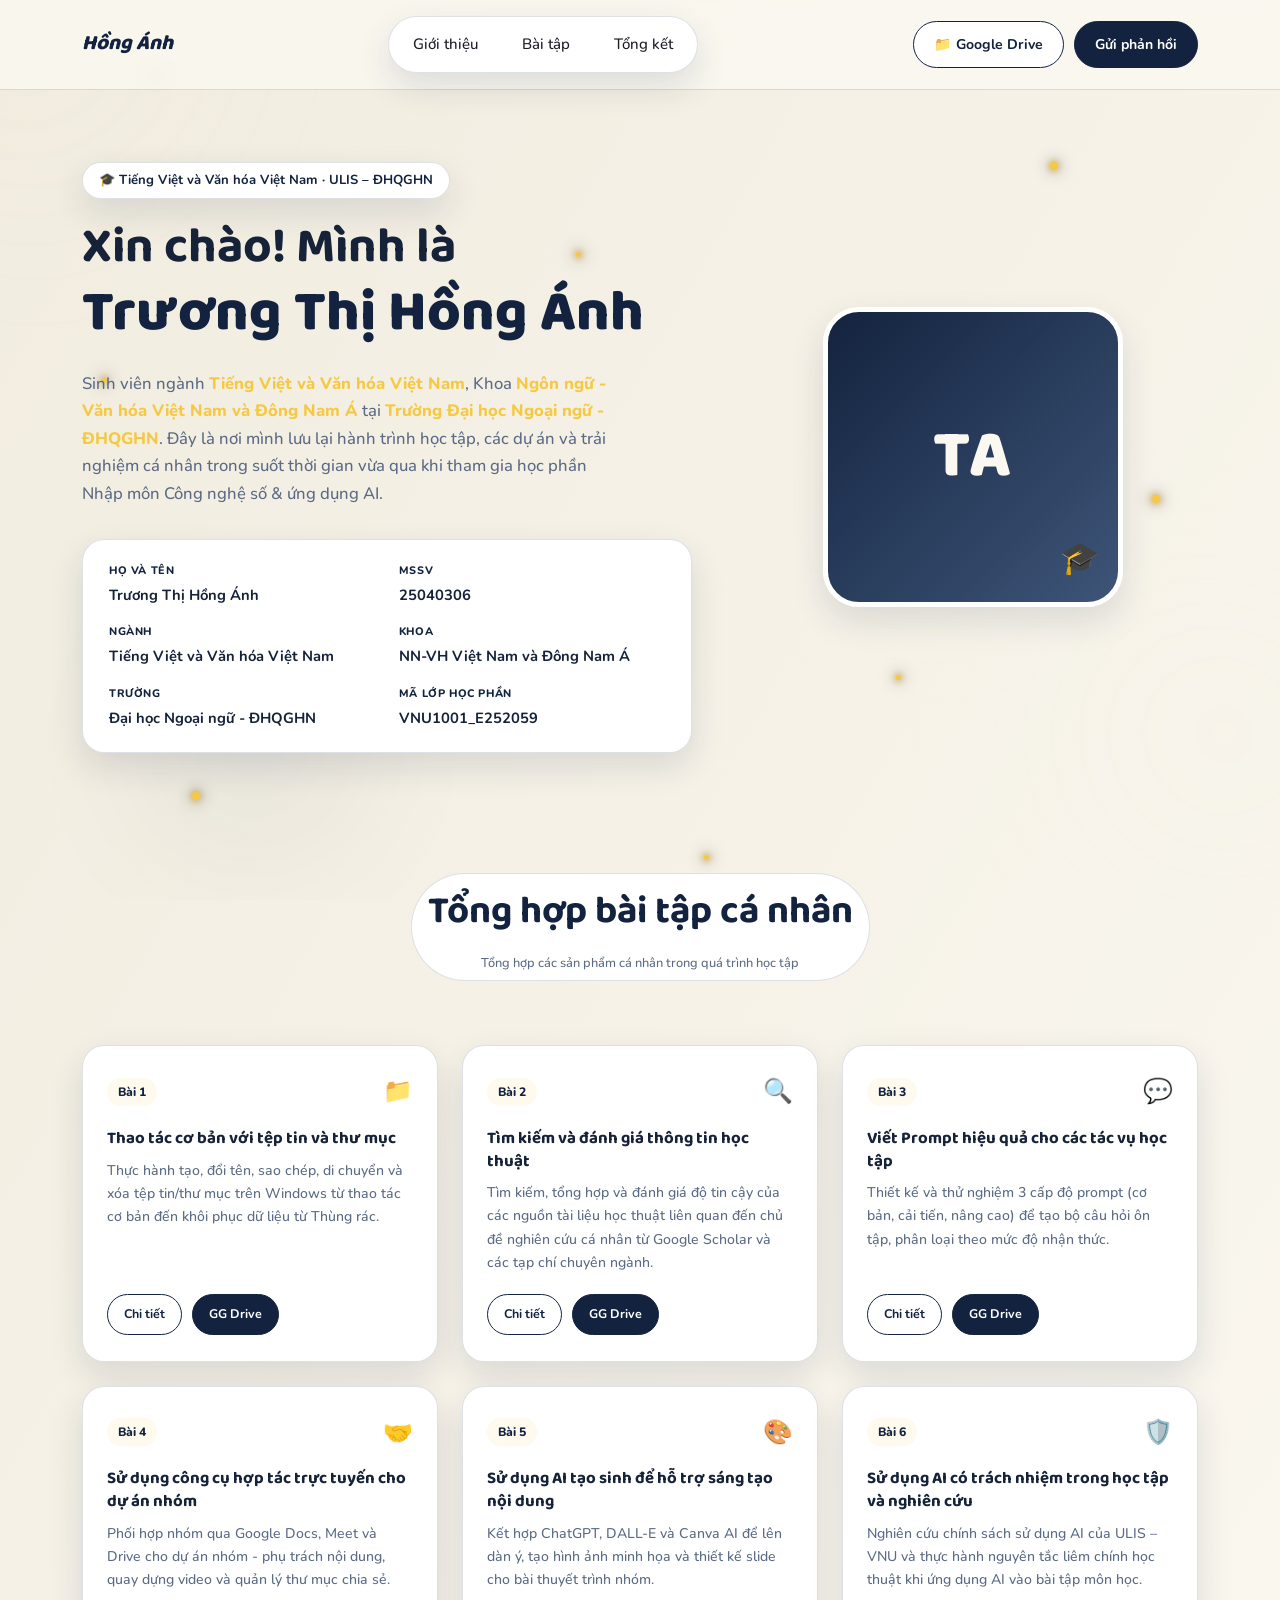
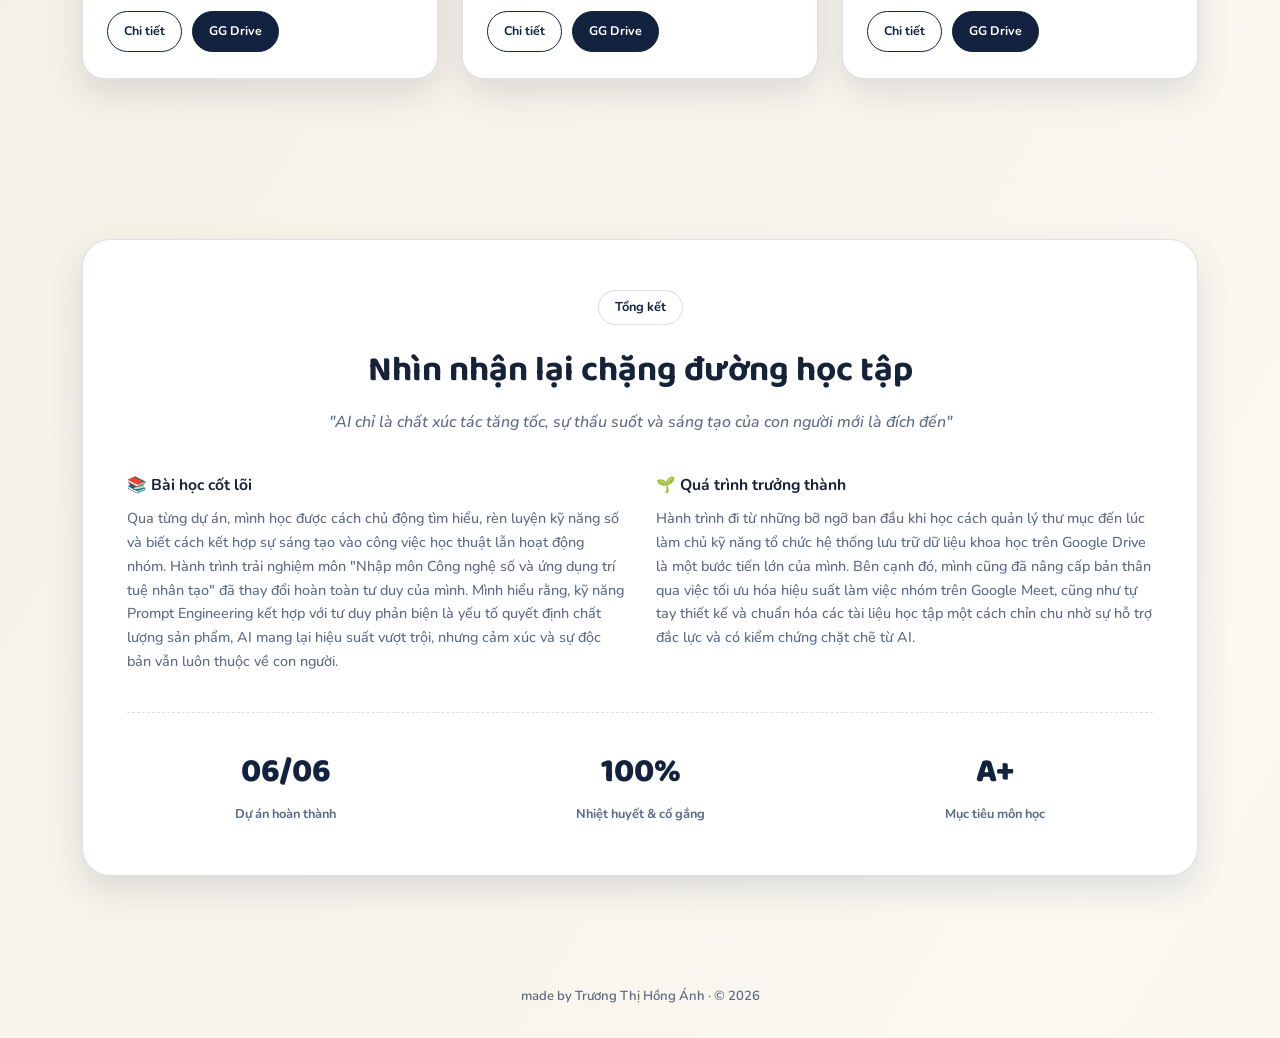
==== index.html @ 91663b2e "Update index.html" ====
<!DOCTYPE html>
<html lang="vi">
<head><link rel="stylesheet" href="style.css">
<meta charset="UTF-8">
<meta name="viewport" content="width=device-width, initial-scale=1.0">
<title>Trương Thị Hồng Ánh — Portfolio</title>
<link rel="preconnect" href="https://fonts.googleapis.com">
<link href="https://fonts.googleapis.com/css2?family=Baloo+2:wght@500;600;700;800&family=Nunito:wght@400;500;600;700;800&display=swap" rel="stylesheet">
<style>
  :root{
    --cream:#FBF8F1;
    --cream-2:#FFFAEE;
    --card:#FFFFFF;
    --navy:#13233F;
    --navy-deep:#122F61;
    --navy-soft:#3E5578;
    --ink:#152238;
    --ink-soft:#5B6A85;
    --gold:#f5c944;
    --line:rgba(19,35,63,0.14);
    --shadow: 0 14px 34px rgba(19,35,63,0.12);
  }

  *{margin:0;padding:0;box-sizing:border-box;}
  html{scroll-behavior:smooth;}

  @media (prefers-reduced-motion: reduce){
    html{scroll-behavior:auto;}
    *{animation-duration:0.01ms !important; animation-iteration-count:1 !important; transition-duration:0.01ms !important;}
  }

  body{
    font-family:'Nunito', sans-serif;
    color:var(--ink);
    line-height:1.65;
    position:relative;
    overflow-x:hidden;
    background:linear-gradient(120deg, #F1ECDF 0%, #FBF8F1 30%, #F1ECDF 60%, #F1ECDF 100%);
    background-size:300% 300%;
    animation:gradientShift 18s ease infinite;
  }
  @keyframes gradientShift{
    0%{background-position:0% 50%;}
    50%{background-position:100% 50%;}
    100%{background-position:0% 50%;}
  }

  h1,h2,h3{font-family:'Baloo 2', sans-serif; font-weight:700;}
  .script{font-family:'Baloo 2', sans-serif; font-weight:800; color:var(--navy);}

  a{color:inherit; text-decoration:none;}
  img{max-width:100%; display:block;}

  :focus-visible{outline:3px solid var(--navy); outline-offset:3px; border-radius:6px;}

  .page{position:relative; z-index:1;}

  /* ---------- BACKGROUND DECOR (continuous drift = "nền động") ---------- */
  .bg-decor{position:fixed; inset:0; overflow:hidden; z-index:0; pointer-events:none;}
  .blob{position:absolute; border-radius:50%; filter:blur(75px); will-change:transform;}
  .blob-1{width:460px; height:460px; top:-14%; left:-10%; background:radial-gradient(circle at 30% 30%, #f7f3e9 0%, transparent 70%); opacity:0.05; animation:drift1 24s ease-in-out infinite;}
  .blob-2{width:520px; height:520px; bottom:-16%; right:-12%; background:radial-gradient(circle at 60% 40%, #fffbf1 0%, transparent 70%); opacity:0.05; animation:drift2 28s ease-in-out infinite;}
  .blob-3{width:380px; height:380px; top:34%; left:58%; background:radial-gradient(circle at 50% 50%, #fffaed 0%, transparent 70%); opacity:0.05; animation:drift3 20s ease-in-out infinite;}
  .blob-4{width:300px; height:300px; top:66%; left:8%; background:radial-gradient(circle at 50% 50%, #13233F 0%, transparent 70%); opacity:0.1; animation:drift1 26s ease-in-out infinite reverse;}
  @keyframes drift1{0%,100%{transform:translate(0,0) rotate(0deg);} 50%{transform:translate(50px,40px) rotate(12deg);}}
  @keyframes drift2{0%,100%{transform:translate(0,0) rotate(0deg);} 50%{transform:translate(-45px,-35px) rotate(-10deg);}}
  @keyframes drift3{0%,100%{transform:translate(0,0) scale(1);} 50%{transform:translate(-30px,25px) scale(1.08);}}

  .sparkle{
    position:absolute; width:5px; height:5px; background:var(--gold); border-radius:50%;
    box-shadow:0 0 6px 2px rgba(201,162,75,0.7), 0 0 16px 5px rgba(19,35,63,0.15);
    animation:twinkle 3.4s ease-in-out infinite;
  }
  .sparkle.big{width:8px; height:8px;}
  @keyframes twinkle{
    0%,100%{opacity:0.15; transform:scale(0.5);}
    50%{opacity:1; transform:scale(1.25);}
  }

  .wrap{max-width:1180px; margin:0 auto; padding:0 32px;}

  /* ---------- NAV ---------- */
  header{
    position:sticky; top:0; z-index:50;
    background:rgba(251,248,241,0.82);
    backdrop-filter:blur(10px);
    border-bottom:1px solid var(--line);
  }
  nav{
    display:flex; align-items:center; justify-content:space-between;
    padding:16px 32px; max-width:1180px; margin:0 auto; gap:20px;
  }
  .logo{font-family:'Baloo 2', sans-serif; font-weight:800; font-size:1.3rem; color:var(--navy);}
  .nav-links{display:flex; gap:8px; list-style:none; font-weight:600; font-size:0.92rem; background:#fff; padding:6px; border-radius:999px; border:1px solid var(--line); box-shadow:var(--shadow);}
  .nav-links a{padding:9px 18px; border-radius:999px; display:inline-block; transition:background 0.2s ease, color 0.2s ease;}
  .nav-links a:hover, .nav-links a:focus-visible{background:var(--navy); color:#fff;}
  .nav-actions{display:flex; gap:10px; align-items:center;}
  @media (max-width:900px){.nav-links{display:none;}}
  @media (max-width:620px){.nav-actions .btn-outline span{display:none;}}

  .btn{
    font-family:'Nunito', sans-serif; font-weight:700; font-size:0.88rem;
    padding:11px 20px; border-radius:999px; cursor:pointer;
    display:inline-flex; align-items:center; gap:7px; white-space:nowrap;
    transition:transform 0.2s ease, box-shadow 0.2s ease, background 0.2s ease;
    border:1.5px solid var(--navy);
    position:relative; overflow:hidden;
  }
  .btn::after{
    content:""; position:absolute; top:0; left:-75%; width:45%; height:100%;
    background:linear-gradient(120deg, transparent, rgba(255,255,255,0.65), transparent);
    transform:skewX(-20deg); transition:left 0.55s ease;
  }
  .btn:hover::after{left:130%;}
  .btn:hover{transform:translateY(-3px); box-shadow:0 10px 22px rgba(19,35,63,0.22);}
  .btn-outline{background:#fff; color:var(--navy);}
  .btn-outline:hover{background:var(--navy); color:#fff;}
  .btn-solid{background:var(--navy); color:#fff; border-color:var(--navy);}
  .btn-solid:hover{background:var(--navy-deep); border-color:var(--navy-deep);}
  .btn-lg{padding:14px 26px; font-size:0.95rem;}

  /* ---------- HERO ---------- */
  .hero{padding:72px 32px 40px; max-width:1180px; margin:0 auto; scroll-margin-top:100px;}
  .hero-grid{display:grid; grid-template-columns:1.15fr 0.85fr; gap:56px; align-items:center;}
  @media (max-width:860px){.hero-grid{grid-template-columns:1fr; text-align:center;}}

  .eyebrow{
    display:inline-flex; align-items:center; gap:8px; background:#fff; border:1px solid var(--line);
    color:var(--navy); font-weight:700; padding:7px 16px; border-radius:999px;
    font-size:0.82rem; margin-bottom:20px; box-shadow:var(--shadow);
  }
  .hero h1{font-size:clamp(2rem, 4.6vw, 3.1rem); line-height:1.18; font-weight:700; color:var(--ink);}
  .hero h1 .script{font-size:clamp(2.3rem, 5.4vw, 3.6rem); display:block; margin-top:2px;}
  .hero p.lead{margin:22px 0 0; font-size:1.04rem; color:var(--ink-soft); max-width:540px; font-weight:500;}
  @media (max-width:860px){.hero p.lead{margin-left:auto; margin-right:auto;}}
  .hero p.lead b{color:var(--gold); font-weight:800;}

  .avatar{
    position:relative; width:100%; max-width:300px; margin:0 auto; aspect-ratio:1/1;
    border-radius:36px; overflow:hidden; border:5px solid #fff; box-shadow:var(--shadow);
    background:linear-gradient(135deg, var(--navy) 0%, var(--navy-soft) 100%);
    display:flex; align-items:center; justify-content:center;
    transition:transform 0.35s ease, box-shadow 0.35s ease;
  }
  .avatar:hover{transform:rotate(-2deg) scale(1.03); box-shadow:0 20px 44px rgba(19,35,63,0.3);}
  .avatar .initials{font-family:'Baloo 2', sans-serif; font-weight:800; font-size:4.2rem; color:var(--cream); letter-spacing:2px;}
  .avatar .cap{position:absolute; bottom:16px; right:18px; font-size:2rem;}

  .info-grid{
    margin-top:32px; background:#fff; border:1px solid var(--line); border-radius:22px;
    padding:22px 26px; box-shadow:var(--shadow); display:grid; grid-template-columns:repeat(2, 1fr); gap:16px 24px;
  }
  @media (max-width:520px){.info-grid{grid-template-columns:1fr;}}
  .info-item label{display:block; font-size:0.68rem; text-transform:uppercase; letter-spacing:0.6px; color:var(--navy); font-weight:800; margin-bottom:3px;}
  .info-item .val{font-size:0.92rem; font-weight:700; color:var(--ink);}

  /* ---------- SECTION SHARED ---------- */
  .section{padding:80px 32px; max-width:1180px; margin:0 auto; scroll-margin-top:100px;}
  .section-head{text-align:center; margin-bottom:48px;}
  .tag{
    display:inline-block; background:#fff; border:1px solid var(--line); color:var(--navy);
    font-weight:700; font-size:0.8rem; padding:6px 16px; border-radius:999px; margin-bottom:16px;
  }
  .section-head h2{font-size:clamp(1.8rem, 3.6vw, 2.4rem);}
  .section-head p{color:var(--ink-soft); margin-top:10px; font-weight:500;}

  /* ---------- WORK / ASSIGNMENTS ---------- */
  .grid{display:grid; grid-template-columns:repeat(3, 1fr); gap:24px;}
  @media (max-width:920px){.grid{grid-template-columns:repeat(2,1fr);}}
  @media (max-width:620px){.grid{grid-template-columns:1fr;}}

  .card{
    background:var(--card); border:1px solid var(--line); border-radius:22px; padding:26px 24px;
    box-shadow:var(--shadow); transition:transform 0.22s ease, box-shadow 0.22s ease;
    display:flex; flex-direction:column;
  }
  .card:hover{transform:translateY(-7px) scale(1.015); box-shadow:0 22px 44px rgba(19,35,63,0.22);}
  .card-top{display:flex; align-items:center; justify-content:space-between; margin-bottom:16px;}
  .card-num{font-size:0.76rem; font-weight:800; color:var(--navy); background:var(--cream-2); padding:4px 11px; border-radius:999px;}
  .card-ic{font-size:1.5rem; display:inline-block; transition:transform 0.35s ease;}
  .card:hover .card-ic{transform:scale(1.25) rotate(10deg);}
  .card h3{font-size:1.05rem; margin-bottom:8px; line-height:1.35;}
  .card p{font-size:0.88rem; color:var(--ink-soft); font-weight:500; margin-bottom:20px; flex:1;}
  .card-actions{display:flex; gap:10px;}
  .card-actions .btn{padding:9px 16px; font-size:0.78rem;}

  /* ---------- REFLECTION ---------- */
  .reflect-card{
    background:var(--card); border:1px solid var(--line); border-radius:28px; padding:50px 44px;
    box-shadow:var(--shadow);
  }
  .reflect-head{text-align:center; margin-bottom:38px;}
  .reflect-head h2{font-size:clamp(1.7rem, 3.4vw, 2.2rem);}
  .reflect-head p{color:var(--ink-soft); font-style:italic; margin-top:10px; font-weight:500;}
  .reflect-cols{display:grid; grid-template-columns:1fr 1fr; gap:32px; margin-bottom:38px;}
  @media (max-width:760px){.reflect-cols{grid-template-columns:1fr;}}
  .reflect-cols h4{font-size:0.98rem; margin-bottom:8px; display:flex; gap:8px; align-items:center;}
  .reflect-cols p{font-size:0.9rem; color:var(--ink-soft); font-weight:500;}
  .stats-row{
    display:flex; justify-content:space-around; flex-wrap:wrap; gap:24px;
    border-top:1px dashed var(--line); padding-top:32px;
  }
  .stat{text-align:center; transition:transform 0.25s ease;}
  .stat:hover{transform:translateY(-4px);}
  .stat .num{font-family:'Baloo 2', sans-serif; font-weight:800; font-size:2.1rem; color:var(--navy); transition:color 0.25s ease, transform 0.25s ease;}
  .stat:hover .num{color:var(--gold); transform:scale(1.1);}
  .stat .lbl{font-size:0.8rem; color:var(--ink-soft); font-weight:700; margin-top:4px;}

  /* ---------- CONTACT / FOOTER ---------- */
  .contact-box{
    background:var(--navy); color:#fff; border-radius:32px; padding:60px 40px; text-align:center;
  }
  .contact-box h2{font-size:clamp(1.6rem, 3.6vw, 2.2rem); margin-bottom:14px;}
  .contact-box p{max-width:440px; margin:0 auto 28px; font-weight:500; opacity:0.85;}
  .contact-box .btn-outline{background:transparent; color:#fff; border-color:#fff;}
  .contact-box .btn-outline:hover{background:#fff; color:var(--navy);}

  footer{text-align:center; padding:30px; font-size:0.82rem; color:var(--ink-soft); font-weight:600;}

  .reveal{opacity:0; transform:translateY(20px) scale(0.98); transition:opacity 0.6s ease, transform 0.6s ease;}
  .reveal.in{opacity:1; transform:translateY(0) scale(1);}
</style>
</head>
<body>

<div class="bg-decor" aria-hidden="true">
  <div class="blob blob-1"></div>
  <div class="blob blob-2"></div>
  <div class="blob blob-3"></div>
  <div class="blob blob-4"></div>
  <span class="sparkle" style="top:8%; left:12%; animation-delay:0s;"></span>
  <span class="sparkle big" style="top:18%; left:82%; animation-delay:0.6s;"></span>
  <span class="sparkle" style="top:28%; left:45%; animation-delay:1.1s;"></span>
  <span class="sparkle" style="top:42%; left:8%; animation-delay:0.3s;"></span>
  <span class="sparkle big" style="top:55%; left:90%; animation-delay:1.6s;"></span>
  <span class="sparkle" style="top:65%; left:30%; animation-delay:0.9s;"></span>
  <span class="sparkle" style="top:75%; left:70%; animation-delay:1.9s;"></span>
  <span class="sparkle big" style="top:88%; left:15%; animation-delay:0.4s;"></span>
  <span class="sparkle" style="top:95%; left:55%; animation-delay:1.3s;"></span>
</div>

<div class="page">

<header>
  <nav>
    <a href="#top" class="logo">Hồng Ánh</a>
    <ul class="nav-links">
      <li><a href="#top">Giới thiệu</a></li>
      <li><a href="#work">Bài tập</a></li>
      <li><a href="#reflect">Tổng kết</a></li>
    </ul>
    <div class="nav-actions">
      <a href="#" class="btn btn-outline"><span>📁 Google Drive</span></a>
      <a href="#contact" class="btn btn-solid">Gửi phản hồi</a>
    </div>
  </nav>
</header>

<section class="hero" id="top">
  <div class="hero-grid">
    <div>
      <div class="eyebrow reveal">🎓 Tiếng Việt và Văn hóa Việt Nam · ULIS – ĐHQGHN</div>
      <h1 class="reveal">Xin chào! Mình là<span class="script">Trương Thị Hồng Ánh</span></h1>
      <p class="lead reveal">Sinh viên ngành <b>Tiếng Việt và Văn hóa Việt Nam</b>, Khoa <b>Ngôn ngữ - Văn hóa Việt Nam và Đông Nam Á</b> tại <b>Trường Đại học Ngoại ngữ - ĐHQGHN</b>. Đây là nơi mình lưu lại hành trình học tập, các dự án và trải nghiệm cá nhân trong suốt thời gian vừa qua khi tham gia học phần Nhập môn Công nghệ số & ứng dụng AI.</p>

      <div class="info-grid reveal">
        <div class="info-item">
          <label>Họ và tên</label>
          <div class="val">Trương Thị Hồng Ánh</div>
        </div>
        <div class="info-item">
          <label>MSSV</label>
          <div class="val">25040306</div>
        </div>
        <div class="info-item">
          <label>Ngành</label>
          <div class="val">Tiếng Việt và Văn hóa Việt Nam</div>
        </div>
        <div class="info-item">
          <label>Khoa</label>
          <div class="val">NN-VH Việt Nam và Đông Nam Á</div>
        </div>
        <div class="info-item">
          <label>Trường</label>
          <div class="val">Đại học Ngoại ngữ - ĐHQGHN</div>
        </div>
        <div class="info-item">
          <label>Mã lớp học phần</label>
          <div class="val">VNU1001_E252059</div>
        </div>
      </div>
    </div>

    <div class="avatar reveal">
      <span class="initials">TA</span>
      <span class="cap">🎓</span>
    </div>
  </div>
</section>

<section class="section" id="work">
  <div class="section-head reveal">
    <span class="tag"Sản phẩm & hoạt động"</span>
    <h2>Tổng hợp bài tập cá nhân</h2>
    <p>Tổng hợp các sản phẩm cá nhân trong quá trình học tập</p>
  </div>
  <div class="grid reveal">
    <article class="card">
      <div class="card-top"><span class="card-num">Bài 1</span><span class="card-ic">📁</span></div>
      <h3>Thao tác cơ bản với tệp tin và thư mục</h3>
      <p>Thực hành tạo, đổi tên, sao chép, di chuyển và xóa tệp tin/thư mục trên Windows từ thao tác cơ bản đến khôi phục dữ liệu từ Thùng rác.</p>
      <div class="card-actions">
        <a href="#" class="btn btn-outline">Chi tiết</a>
        <a href="#" class="btn btn-solid">GG Drive</a>
      </div>
    </article>
    <article class="card">
      <div class="card-top"><span class="card-num">Bài 2</span><span class="card-ic">🔍</span></div>
      <h3>Tìm kiếm và đánh giá thông tin học thuật</h3>
      <p>Tìm kiếm, tổng hợp và đánh giá độ tin cậy của các nguồn tài liệu học thuật liên quan đến chủ đề nghiên cứu cá nhân từ Google Scholar và các tạp chí chuyên ngành.</p>
      <div class="card-actions">
        <a href="#" class="btn btn-outline">Chi tiết</a>
        <a href="#" class="btn btn-solid">GG Drive</a>
      </div>
    </article>
    <article class="card">
      <div class="card-top"><span class="card-num">Bài 3</span><span class="card-ic">💬</span></div>
      <h3>Viết Prompt hiệu quả cho các tác vụ học tập</h3>
      <p>Thiết kế và thử nghiệm 3 cấp độ prompt (cơ bản, cải tiến, nâng cao) để tạo bộ câu hỏi ôn tập, phân loại theo mức độ nhận thức.</p>
      <div class="card-actions">
        <a href="#" class="btn btn-outline">Chi tiết</a>
        <a href="#" class="btn btn-solid">GG Drive</a>
      </div>
    </article>
    <article class="card">
      <div class="card-top"><span class="card-num">Bài 4</span><span class="card-ic">🤝</span></div>
      <h3>Sử dụng công cụ hợp tác trực tuyến cho dự án nhóm</h3>
      <p>Phối hợp nhóm qua Google Docs, Meet và Drive cho dự án nhóm - phụ trách nội dung, quay dựng video và quản lý thư mục chia sẻ.</p>
      <div class="card-actions">
        <a href="#" class="btn btn-outline">Chi tiết</a>
        <a href="#" class="btn btn-solid">GG Drive</a>
      </div>
    </article>
    <article class="card">
      <div class="card-top"><span class="card-num">Bài 5</span><span class="card-ic">🎨</span></div>
      <h3>Sử dụng AI tạo sinh để hỗ trợ sáng tạo nội dung</h3>
      <p>Kết hợp ChatGPT, DALL-E và Canva AI để lên dàn ý, tạo hình ảnh minh họa và thiết kế slide cho bài thuyết trình nhóm.</p>
      <div class="card-actions">
        <a href="#" class="btn btn-outline">Chi tiết</a>
        <a href="#" class="btn btn-solid">GG Drive</a>
      </div>
    </article>
    <article class="card">
      <div class="card-top"><span class="card-num">Bài 6</span><span class="card-ic">🛡️</span></div>
      <h3>Sử dụng AI có trách nhiệm trong học tập và nghiên cứu</h3>
      <p>Nghiên cứu chính sách sử dụng AI của ULIS – VNU và thực hành nguyên tắc liêm chính học thuật khi ứng dụng AI vào bài tập môn học.</p>
      <div class="card-actions">
        <a href="#" class="btn btn-outline">Chi tiết</a>
        <a href="#" class="btn btn-solid">GG Drive</a>
      </div>
    </article>
  </div>
</section>

<section class="section" id="reflect">
  <div class="reflect-card reveal">
    <div class="reflect-head">
      <span class="tag">Tổng kết</span>
      <h2>Nhìn nhận lại chặng đường học tập</h2>
      <p>"AI chỉ là chất xúc tác tăng tốc, sự thấu suốt và sáng tạo của con người mới là đích đến"</p>
    </div>
    <div class="reflect-cols">
      <div>
        <h4>📚 Bài học cốt lõi</h4>
        <p>Qua từng dự án, mình học được cách chủ động tìm hiểu, rèn luyện kỹ năng số và biết cách kết hợp sự sáng tạo vào công việc học thuật lẫn hoạt động nhóm. Hành trình trải nghiệm môn "Nhập môn Công nghệ số và ứng dụng trí tuệ nhân tạo" đã thay đổi hoàn toàn tư duy của mình. Mình hiểu rằng,
kỹ năng Prompt Engineering kết hợp với tư duy phản biện là yếu tố quyết định chất lượng sản phẩm, AI mang lại hiệu suất vượt trội, nhưng cảm xúc và sự độc bản vẫn luôn thuộc về con người.</p>
      </div>
      <div>
        <h4>🌱 Quá trình trưởng thành</h4>
        <p>Hành trình đi từ những bỡ ngỡ ban đầu khi học cách quản lý thư mục đến lúc làm chủ kỹ năng tổ chức hệ thống lưu trữ dữ liệu khoa học trên Google Drive là một bước tiến lớn của mình. Bên cạnh đó, mình cũng đã nâng cấp bản thân qua việc tối ưu hóa hiệu suất làm việc nhóm trên Google Meet, cũng như tự tay thiết kế và chuẩn hóa các tài liệu học tập một cách chỉn chu nhờ sự hỗ trợ đắc lực và có kiểm chứng chặt chẽ từ AI.</p>
      </div>
    </div>
    <div class="stats-row">
      <div class="stat">
        <div class="num">06/06</div>
        <div class="lbl">Dự án hoàn thành</div>
      </div>
      <div class="stat">
        <div class="num">100%</div>
        <div class="lbl">Nhiệt huyết & cố gắng</div>
      </div>
      <div class="stat">
        <div class="num">A+</div>
        <div class="lbl">Mục tiêu môn học</div>
      </div>
    </div>
  </div>
</section>

<footer>
  made by Trương Thị Hồng Ánh · © 2026
</footer>

</div>

<script>
  const revealEls = document.querySelectorAll('.reveal');
  const io = new IntersectionObserver((entries)=>{
    entries.forEach(e=>{
      if(e.isIntersecting){ e.target.classList.add('in'); io.unobserve(e.target); }
    });
  }, {threshold:0.12});
  revealEls.forEach(el=>io.observe(el));
</script>

  <script>
// Tự động chèn CSS trực tiếp vào trang web bằng JavaScript để ép hoạt họa chạy
const sparkleStyle = document.createElement('style');
sparkleStyle.innerHTML = `
    .super-sparkle {
        position: fixed !important;
        pointer-events: none !important;
        transform: translate(-50%, -50%) !important;
        color: #ffd700 !important;
        text-shadow: 0 0 8px #ffd700, 0 0 15px #ff8c00 !important;
        z-index: 999999 !important;
        font-family: 'Apple Color Emoji', 'Segoe UI Emoji', sans-serif !important;
        line-height: 1 !important;
        animation: flyFade 0.7s cubic-bezier(0.25, 1, 0.5, 1) forwards !important;
    }
    @keyframes flyFade {
        0% { transform: translate(-50%, -50%) scale(0) rotate(0deg); opacity: 1; }
        100% { transform: translate(calc(-50% + var(--mx)), calc(-50% + var(--my))) scale(1.3) rotate(120deg); opacity: 0; }
    }
`;
document.head.appendChild(sparkleStyle);

// Lắng nghe sự kiện di chuyển chuột
document.addEventListener('mousemove', function(e) {
    // Tạo hạt lấp lánh
    const p = document.createElement('div');
    p.className = 'super-sparkle';
    
    // Chọn ngẫu nhiên biểu tượng lấp lánh
    const icons = ['🌟', '◦'];
    p.innerText = icons[Math.floor(Math.random() * icons.length)];
    
    // Sử dụng clientX, clientY (Tọa độ cố định trên màn hình) thay vì pageX, pageY
    p.style.left = e.clientX + 'px';
    p.style.top = e.clientY + 'px';
    
    // Kích thước ngẫu nhiên
    p.style.fontSize = (Math.random() * 12 + 12) + 'px';
    
    // Hướng bay ngẫu nhiên
    p.style.setProperty('--mx', ((Math.random() - 0.5) * 50) + 'px');
    p.style.setProperty('--my', ((Math.random() - 0.5) * 50) + 'px');
    
    document.body.appendChild(p);
    
    // Xóa hạt sau 0.7 giây
    setTimeout(() => p.remove(), 500);
});
</script>
</body>
</html>
---- style.css ----
/* RESET & BIẾN MÀU PASTEL CHUẨN MẪU */
:root {
    --bg-main: #f5f0fa;        /* Màu nền tổng thể tím cực nhẹ */
    --text-dark: #1e1b24;      /* Màu chữ đen sẫm hơi tím */
    --text-muted: #625d6b;     /* Màu chữ phụ */
    --purple-primary: #7c4dff; /* Màu tím nhấn tên và icon */
    --purple-light: #ece6f7;   /* Nền nút và card phụ màu tím nhẹ */
    --card-bg: #ffffff;        /* Nền thẻ màu trắng */
    --font-heading: 'Playfair Display', serif;
    --font-body: 'Plus Jakarta Sans', sans-serif;
}

* {
    margin: 0;
    padding: 0;
    box-sizing: border-box;
}

html {
    scroll-behavior: smooth;
}

body {
    font-family: var(--font-body);
    color: var(--text-dark);
    background-color: var(--bg-main);
    line-height: 1.6;
}

.container {
    max-width: 1200px;
    margin: 0 auto;
    padding: 0 24px;
}

a {
    text-decoration: none;
    transition: all 0.3s ease;
}

ul {
    list-style: none;
}

/* NAVBAR SANG TRỌNG */
.navbar {
    position: fixed;
    top: 15px;
    left: 0;
    width: 100%;
    z-index: 1000;
}
.navbar-container {
    background-color: rgba(255, 255, 255, 0.85);
    backdrop-filter: blur(12px);
    border-radius: 50px;
    height: 65px;
    display: flex;
    justify-content: space-between;
    align-items: center;
    padding: 0 30px;
    box-shadow: 0 4px 20px rgba(124, 77, 255, 0.06);
    border: 1px solid rgba(255, 255, 255, 0.5);
}
.logo-area {
    display: flex;
    align-items: center;
    gap: 12px;
}
.logo {
    font-family: var(--font-heading);
    font-size: 22px;
    font-weight: 700;
    color: var(--purple-primary);
    font-style: italic;
}
.student-id {
    font-size: 11px;
    background-color: #eae2f6;
    color: #625478;
    padding: 3px 10px;
    border-radius: 20px;
    font-weight: 600;
    letter-spacing: 0.5px;
}
.nav-links {
    display: flex;
    gap: 30px;
}
.nav-links a {
    font-size: 15px;
    font-weight: 500;
    color: var(--text-dark);
}
.nav-links a:hover {
    color: var(--purple-primary);
}
.nav-buttons {
    display: flex;
    gap: 12px;
}
.btn-nav-light {
    background-color: var(--purple-light);
    color: var(--text-dark);
    padding: 10px 20px;
    border-radius: 30px;
    font-size: 13px;
    font-weight: 600;
}
.btn-nav-light:hover { background-color: #dfd5f0; }
.btn-nav-dark {
    background-color: var(--text-dark);
    color: white;
    padding: 10px 20px;
    border-radius: 30px;
    font-size: 13px;
    font-weight: 500;
}
.btn-nav-dark:hover { background-color: #000000; }

/* 1. GIỚI THIỆU (HERO SECTION) */
.hero-section {
    padding: 160px 0 80px;
}
.hero-container {
    display: flex;
    align-items: flex-start;
    justify-content: space-between;
    gap: 60px;
}
.hero-content {
    flex: 1;
}
.hero-content h1 {
    font-family: var(--font-heading);
    font-size: 52px;
    line-height: 1.2;
    margin-bottom: 25px;
    color: #110d1a;
}
.highlight-name {
    color: var(--purple-primary);
}
.hero-desc {
    font-size: 16px;
    color: var(--text-muted);
    margin-bottom: 40px;
    max-width: 650px;
}
.hero-desc strong {
    color: var(--text-dark);
}

/* Khối mini cards */
.mini-cards {
    display: grid;
    grid-template-columns: 1fr 1fr;
    gap: 20px;
}
.mini-card {
    background-color: var(--card-bg);
    padding: 24px;
    border-radius: 24px;
    box-shadow: 0 10px 25px rgba(124, 77, 255, 0.02);
}
.icon-wrap {
    width: 40px;
    height: 40px;
    border-radius: 12px;
    display: flex;
    align-items: center;
    justify-content: center;
    font-size: 16px;
    margin-bottom: 15px;
}
.bg-purple-light { background-color: #edf4fe; color: #3b82f6; }
.bg-orange-light { background-color: #fef6e7; color: #f59e0b; }
.mini-card h3 {
    font-size: 16px;
    margin-bottom: 8px;
    color: var(--text-dark);
}
.mini-card p {
    font-size: 13px;
    color: var(--text-muted);
}

/* Khung ảnh Avatar bo tròn mềm */
.hero-avatar {
    flex-shrink: 0;
}
.image-frame {
    width: 380px;
    height: 450px;
    border-radius: 40px;
    overflow: hidden;
    box-shadow: 0 20px 40px rgba(0,0,0,0.05);
    border: 6px solid #ffffff;
    transition: transform 0.4s ease;
}
.image-frame img {
    width: 100%;
    height: 100%;
    object-fit: cover;
}
.image-frame:hover {
    transform: scale(1.02);
}

/* 2. BÀI TẬP DỰ ÁN */
.section {
    padding: 80px 0;
}
.section-tag {
    display: block;
    text-align: center;
    color: var(--purple-primary);
    font-size: 12px;
    font-weight: 700;
    letter-spacing: 1.5px;
    margin-bottom: 12px;
}
.section-title {
    font-family: var(--font-heading);
    font-size: 38px;
    text-align: center;
    margin-bottom: 15px;
}
.section-subtitle {
    text-align: center;
    max-width: 600px;
    margin: 0 auto 50px;
    color: var(--text-muted);
    font-size: 15px;
}

/* Grid hiển thị bài tập giống mẫu */
.projects-grid {
    display: grid;
    grid-template-columns: repeat(3, 1fr);
    gap: 25px;
}
.project-card {
    background-color: var(--card-bg);
    border-radius: 28px;
    padding: 30px;
    box-shadow: 0 4px 20px rgba(0,0,0,0.02);
    border: 1px solid rgba(124, 77, 255, 0.03);
    display: flex;
    flex-direction: column;
    transition: all 0.3s cubic-bezier(0.25, 0.8, 0.25, 1);
}
.card-header {
    display: flex;
    justify-content: space-between;
    align-items: center;
    margin-bottom: 20px;
}
.card-number {
    font-size: 12px;
    color: var(--text-muted);
    background-color: #f7f5fa;
    padding: 4px 12px;
    border-radius: 12px;
}
.card-icon {
    width: 36px;
    height: 36px;
    background-color: var(--purple-light);
    color: var(--purple-primary);
    border-radius: 50%;
    display: flex;
    align-items: center;
    justify-content: center;
    font-size: 14px;
}
.project-card h3 {
    font-size: 18px;
    line-height: 1.4;
    margin-bottom: 12px;
    color: var(--text-dark);
    min-height: 50px;
}
.project-card p {
    font-size: 13.5px;
    color: var(--text-muted);
    margin-bottom: 30px;
    flex-grow: 1;
}
.card-actions {
    display: flex;
    gap: 12px;
}
.btn-card-detail {
    background-color: #f7f5fa;
    color: var(--text-dark);
    padding: 8px 16px;
    border-radius: 20px;
    font-size: 12.5px;
    font-weight: 500;
    flex: 1;
    text-align: center;
}
.btn-card-detail:hover { background-color: #eeeaf5; }
.btn-card-link {
    background-color: #f1edf7;
    color: var(--text-dark);
    padding: 8px 16px;
    border-radius: 20px;
    font-size: 12.5px;
    font-weight: 500;
    flex: 1;
    text-align: center;
    border: 1px solid rgba(124, 77, 255, 0.1);
}
.btn-card-link:hover { background-color: var(--purple-light); }

/* Hiệu ứng hover cho card giống mẫu */
.project-card:hover {
    transform: translateY(-8px);
    box-shadow: 0 15px 35px rgba(124, 77, 255, 0.08);
}

/* 3. TỔNG KẾT KHỐI BO LỚN */
.summary-wrapper {
    background-color: var(--card-bg);
    border-radius: 40px;
    padding: 60px;
    box-shadow: 0 10px 40px rgba(0,0,0,0.02);
    max-width: 1000px;
    margin: 0 auto;
    position: relative;
}
/* Trang trí ngôi sao nhỏ ở các góc giống ảnh */
.summary-wrapper::before {
    content: '✦';
    position: absolute;
    top: 30px; left: 30px;
    color: var(--purple-primary);
    opacity: 0.5;
    font-size: 18px;
}
.summary-wrapper::after {
    content: '✦';
    position: absolute;
    bottom: 30px; right: 30px;
    color: #f59e0b;
    opacity: 0.5;
    font-size: 18px;
}
.summary-tag {
    display: block;
    text-align: center;
    font-size: 12px;
    font-weight: 700;
    color: #d97706; /* Màu cam nâu giống mẫu */
    letter-spacing: 1px;
    margin-bottom: 10px;
}
.summary-main-title {
    font-family: var(--font-heading);
    font-size: 36px;
    text-align: center;
    margin-bottom: 10px;
}
.summary-quote {
    text-align: center;
    font-style: italic;
    color: var(--text-muted);
    font-size: 14px;
    margin-bottom: 40px;
}
.summary-details {
    display: flex;
    flex-direction: column;
    gap: 25px;
    margin-bottom: 45px;
    border-bottom: 1px solid #f0edf5;
    padding-bottom: 40px;
}
.summary-item h4 {
    font-size: 15px;
    color: var(--purple-primary);
    margin-bottom: 8px;
    display: flex;
    align-items: center;
    gap: 8px;
}
.summary-item p {
    font-size: 14px;
    color: var(--text-muted);
    text-align: justify;
}

/* Các chỉ số thống kê (Stats) */
.stats-row {
    display: flex;
    justify-content: center;
    gap: 80px;
}
.stat-box {
    text-align: center;
}
.stat-number {
    display: block;
    font-size: 36px;
    font-weight: 700;
    color: var(--purple-primary);
}
.stat-label {
    font-size: 12px;
    color: var(--text-muted);
}

/* FOOTER */
footer {
    text-align: center;
    padding: 40px 0;
    color: var(--text-muted);
    font-size: 13px;
}

/* MOBILE RESPONSIVE TỐI ƯU */
@media (max-width: 1024px) {
    .projects-grid { grid-template-columns: repeat(2, 1fr); }
    .hero-container { flex-direction: column; text-align: center; align-items: center; }
    .hero-desc { margin: 0 auto 40px; }
    .image-frame { width: 320px; height: 380px; }
}
@media (max-width: 768px) {
    .nav-links, .nav-buttons { display: none; }
    .projects-grid { grid-template-columns: 1fr; }
    .mini-cards { grid-template-columns: 1fr; }
    .stats-row { flex-direction: column; gap: 30px; }
    .summary-wrapper { padding: 30px 20px; }
    .hero-content h1 { font-size: 38px; }
}
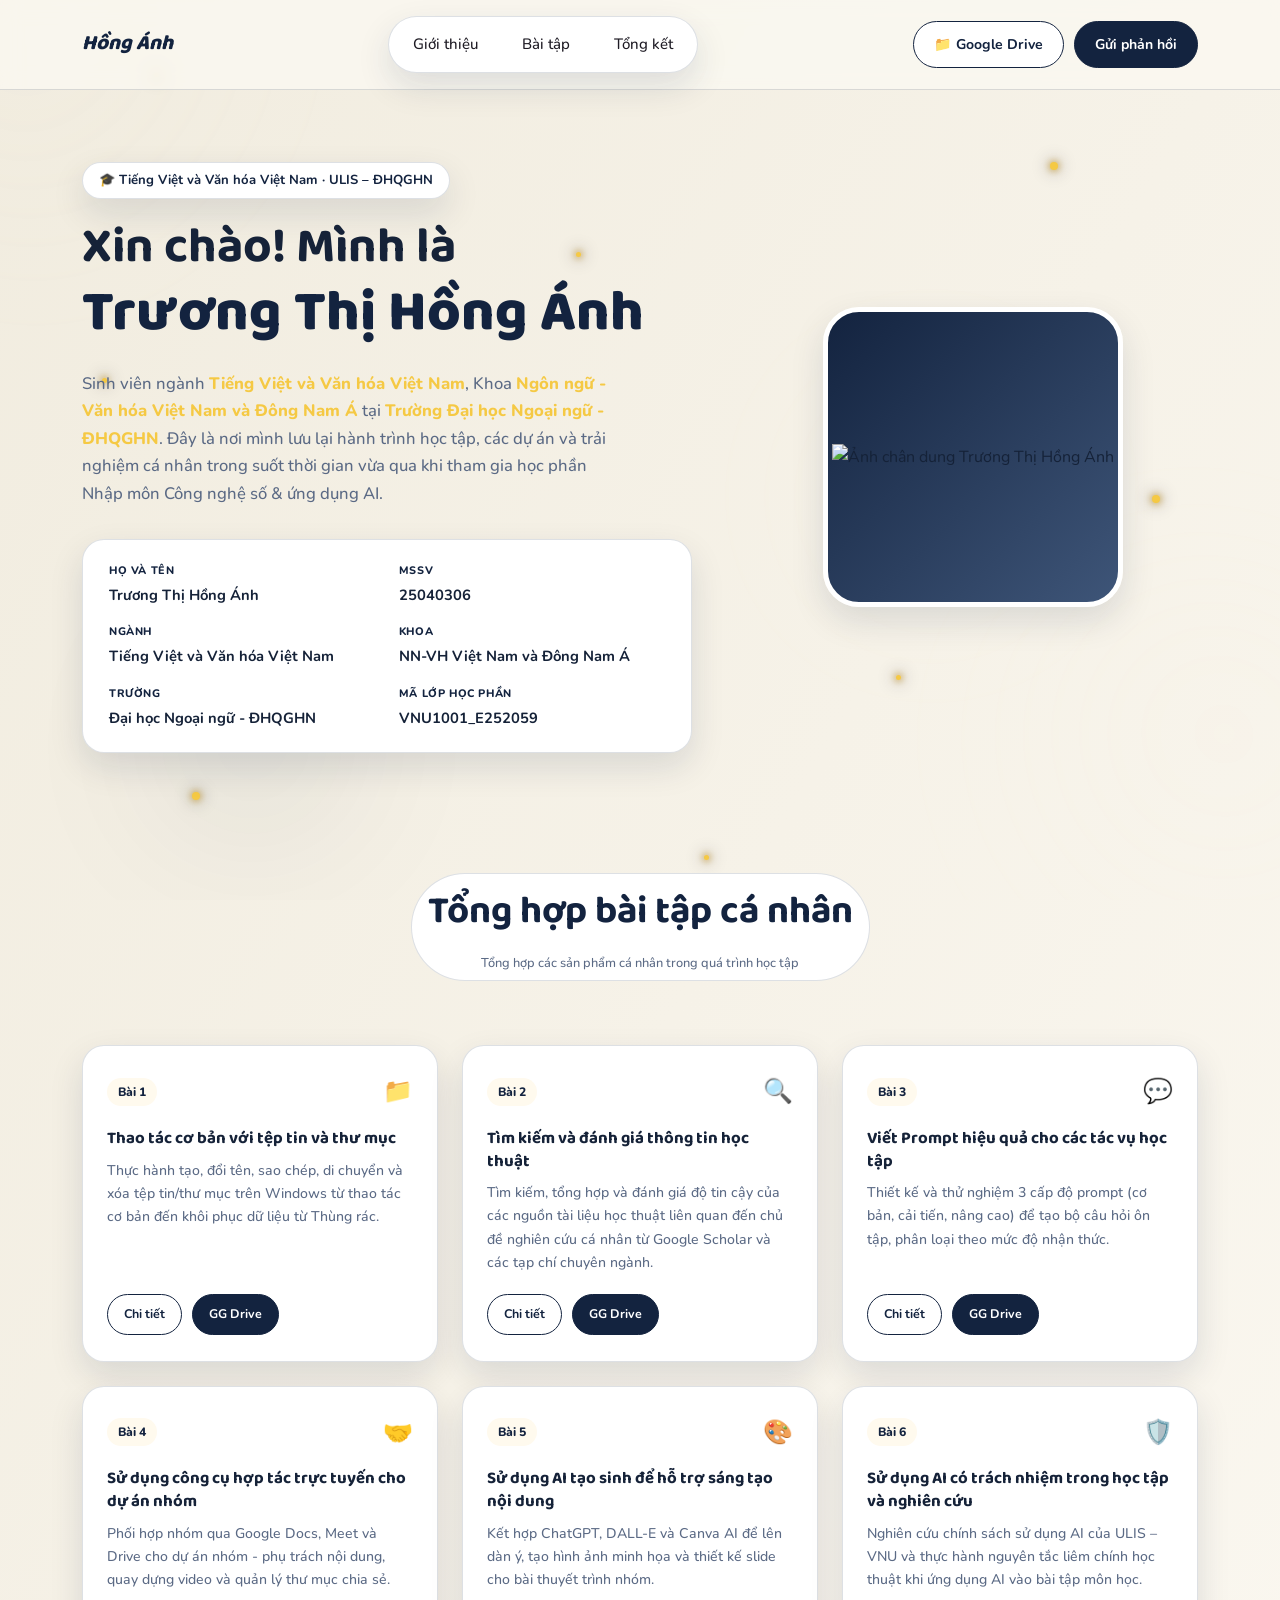
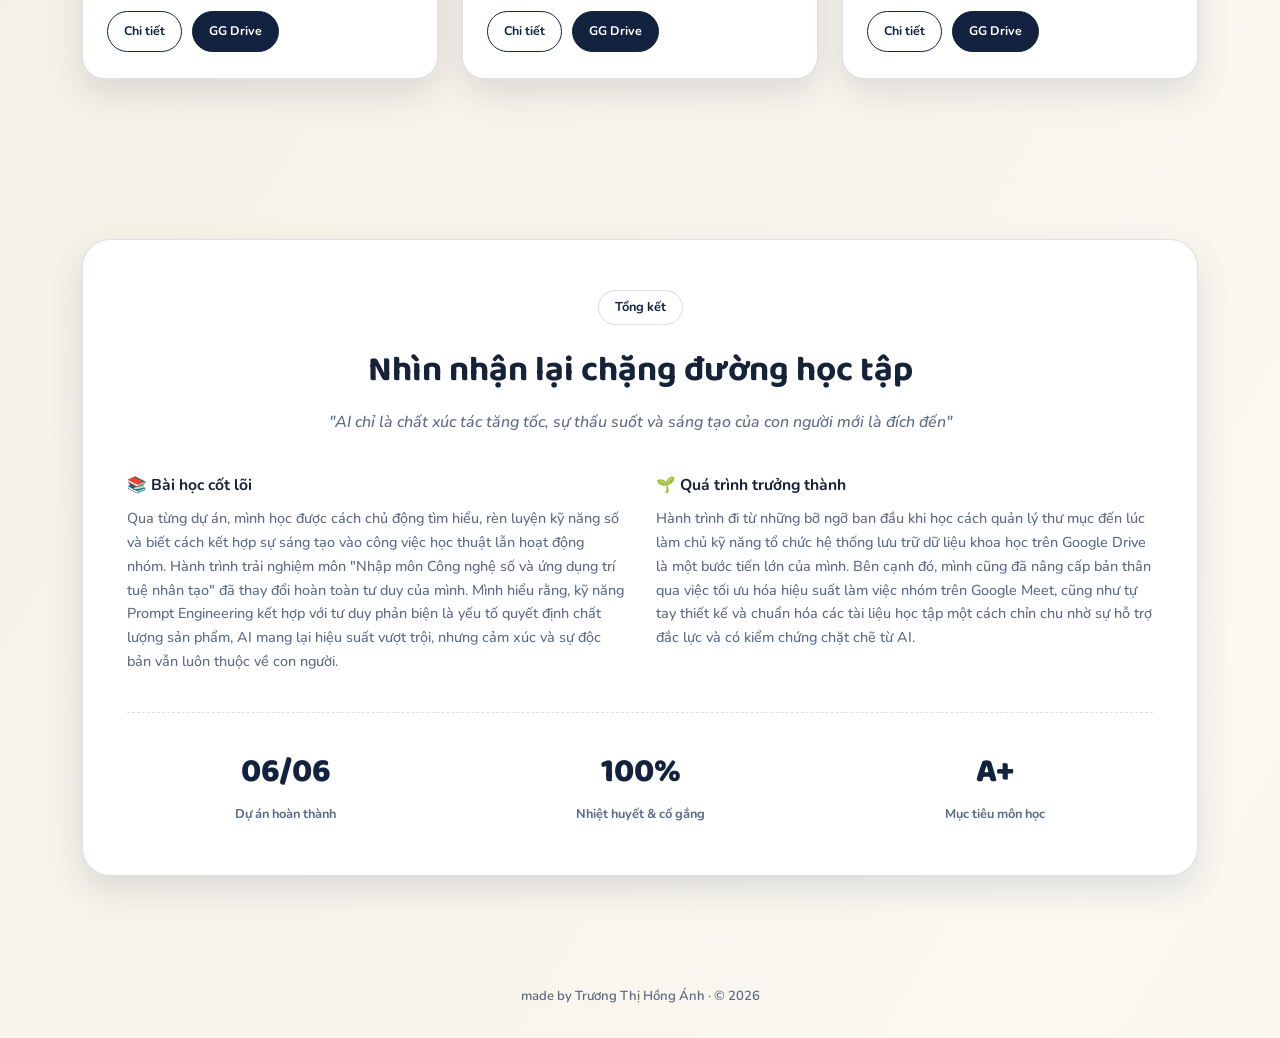
==== commit ded2138c: "Update index.html" ====
--- a/index.html
+++ b/index.html
@@ -250,7 +250,7 @@
       <li><a href="#reflect">Tổng kết</a></li>
     </ul>
     <div class="nav-actions">
-      <a href="#" class="btn btn-outline"><span>📁 Google Drive</span></a>
+      <a href="https://drive.google.com/drive/folders/1WkN2VceNfrPI8JpToByXSxWGI6O1uMjt?usp=drive_link" class="btn btn-outline"><span>📁 Google Drive</span></a>
       <a href="#contact" class="btn btn-solid">Gửi phản hồi</a>
     </div>
   </nav>
@@ -292,8 +292,7 @@
     </div>
 
     <div class="avatar reveal">
-      <span class="initials">TA</span>
-      <span class="cap">🎓</span>
+      <img src="#" alt="Ảnh chân dung Trương Thị Hồng Ánh">
     </div>
   </div>
 </section>
@@ -311,7 +310,7 @@
       <p>Thực hành tạo, đổi tên, sao chép, di chuyển và xóa tệp tin/thư mục trên Windows từ thao tác cơ bản đến khôi phục dữ liệu từ Thùng rác.</p>
       <div class="card-actions">
         <a href="#" class="btn btn-outline">Chi tiết</a>
-        <a href="#" class="btn btn-solid">GG Drive</a>
+        <a href="https://drive.google.com/file/d/1UImSYM5ZKTNZsYPjXspPGpFOTRqvY5WO/view?usp=drive_link" class="btn btn-solid">GG Drive</a>
       </div>
     </article>
     <article class="card">
@@ -320,7 +319,7 @@
       <p>Tìm kiếm, tổng hợp và đánh giá độ tin cậy của các nguồn tài liệu học thuật liên quan đến chủ đề nghiên cứu cá nhân từ Google Scholar và các tạp chí chuyên ngành.</p>
       <div class="card-actions">
         <a href="#" class="btn btn-outline">Chi tiết</a>
-        <a href="#" class="btn btn-solid">GG Drive</a>
+        <a href="https://drive.google.com/file/d/1QcYv56mJTA9ze-ss-HcWlZG89Zi8wV8g/view?usp=drive_link" class="btn btn-solid">GG Drive</a>
       </div>
     </article>
     <article class="card">
@@ -329,7 +328,7 @@
       <p>Thiết kế và thử nghiệm 3 cấp độ prompt (cơ bản, cải tiến, nâng cao) để tạo bộ câu hỏi ôn tập, phân loại theo mức độ nhận thức.</p>
       <div class="card-actions">
         <a href="#" class="btn btn-outline">Chi tiết</a>
-        <a href="#" class="btn btn-solid">GG Drive</a>
+        <a href="https://drive.google.com/file/d/1pzuXH4Mg75WG00y6A1yFv52HtvDx4DQO/view?usp=drive_link" class="btn btn-solid">GG Drive</a>
       </div>
     </article>
     <article class="card">
@@ -338,7 +337,7 @@
       <p>Phối hợp nhóm qua Google Docs, Meet và Drive cho dự án nhóm - phụ trách nội dung, quay dựng video và quản lý thư mục chia sẻ.</p>
       <div class="card-actions">
         <a href="#" class="btn btn-outline">Chi tiết</a>
-        <a href="#" class="btn btn-solid">GG Drive</a>
+        <a href="https://drive.google.com/file/d/1FI8VAvugh8L23MPTnLeHW4ciOI-Kk4f0/view?usp=drive_link" class="btn btn-solid">GG Drive</a>
       </div>
     </article>
     <article class="card">
@@ -347,7 +346,7 @@
       <p>Kết hợp ChatGPT, DALL-E và Canva AI để lên dàn ý, tạo hình ảnh minh họa và thiết kế slide cho bài thuyết trình nhóm.</p>
       <div class="card-actions">
         <a href="#" class="btn btn-outline">Chi tiết</a>
-        <a href="#" class="btn btn-solid">GG Drive</a>
+        <a href="https://drive.google.com/file/d/1X3LgwSjSAPVZEpyvA6_TX3fCEw8sXmDX/view?usp=drive_link" class="btn btn-solid">GG Drive</a>
       </div>
     </article>
     <article class="card">
@@ -356,7 +355,7 @@
       <p>Nghiên cứu chính sách sử dụng AI của ULIS – VNU và thực hành nguyên tắc liêm chính học thuật khi ứng dụng AI vào bài tập môn học.</p>
       <div class="card-actions">
         <a href="#" class="btn btn-outline">Chi tiết</a>
-        <a href="#" class="btn btn-solid">GG Drive</a>
+        <a href="https://drive.google.com/file/d/1NhaYEPLZZxOKlcgVVOvOREGZvafTPQPT/view?usp=drive_link" class="btn btn-solid">GG Drive</a>
       </div>
     </article>
   </div>
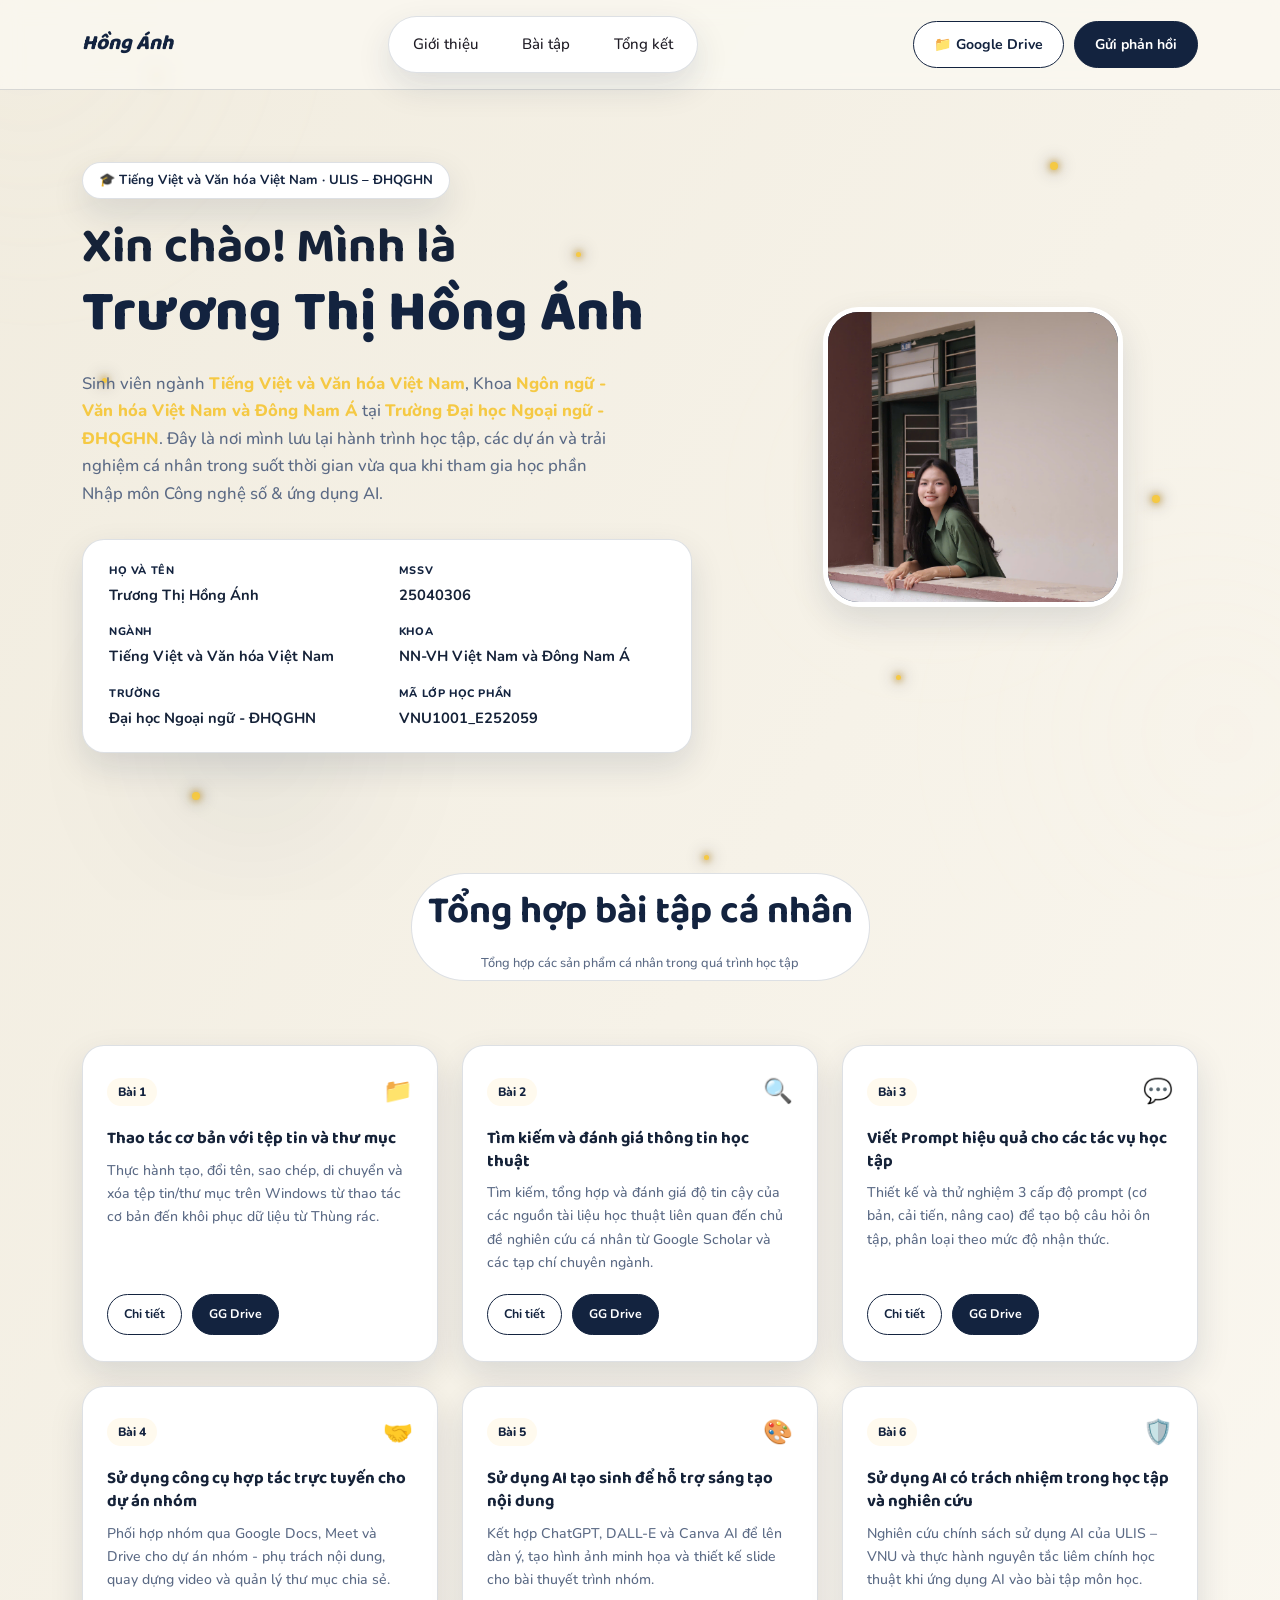
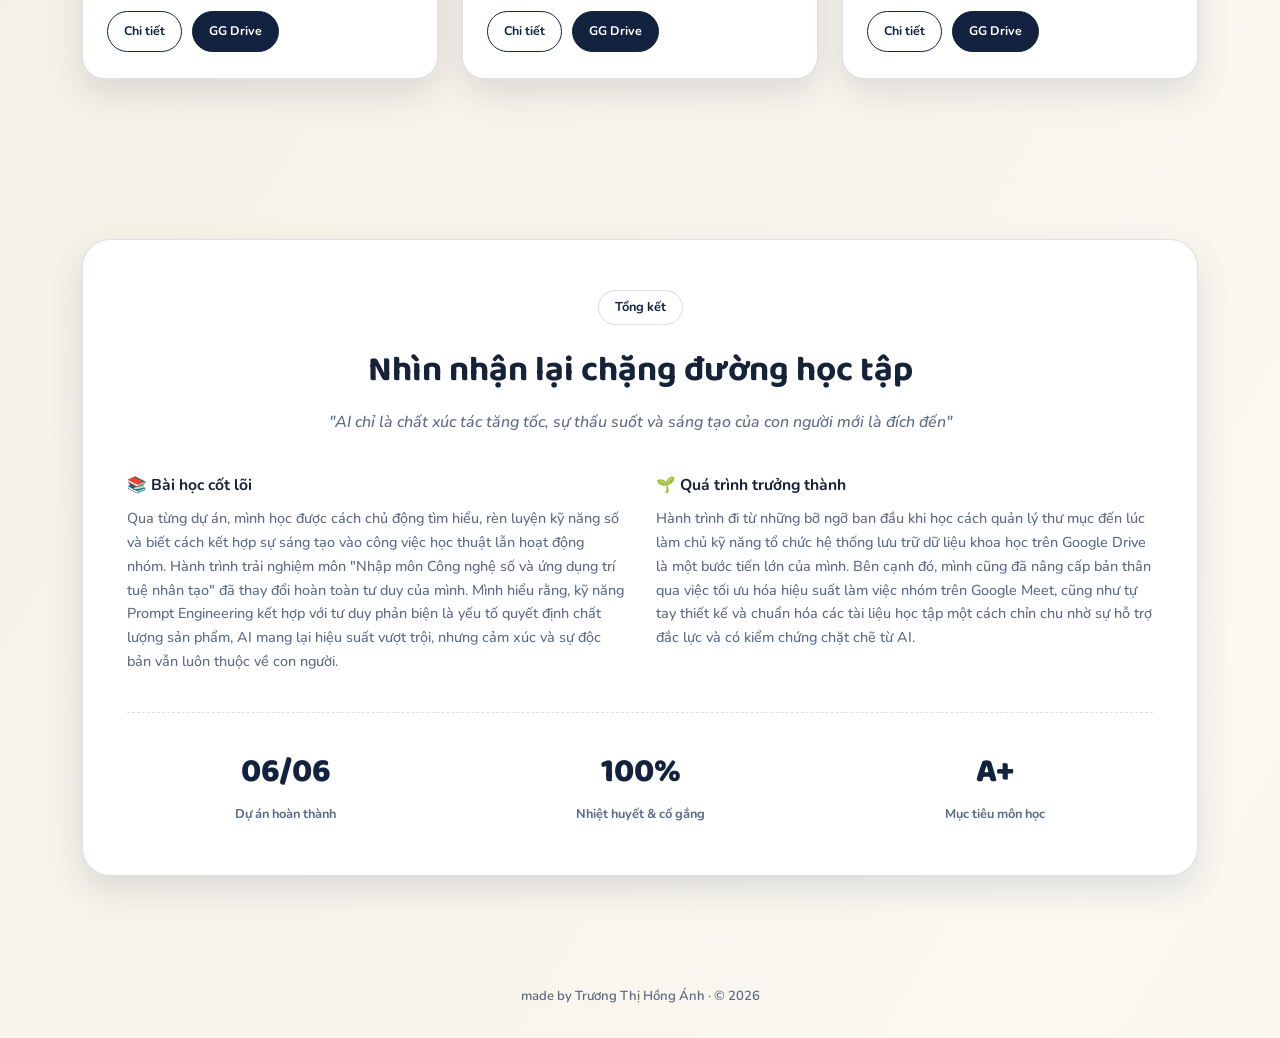
==== commit e5dce7a2: "Update index.html" ====
--- a/index.html
+++ b/index.html
@@ -292,7 +292,7 @@
     </div>
 
     <div class="avatar reveal">
-      <img src="#" alt="Ảnh chân dung Trương Thị Hồng Ánh">
+      <img src="avt.jpg" alt="Ảnh chân dung Trương Thị Hồng Ánh">
     </div>
   </div>
 </section>
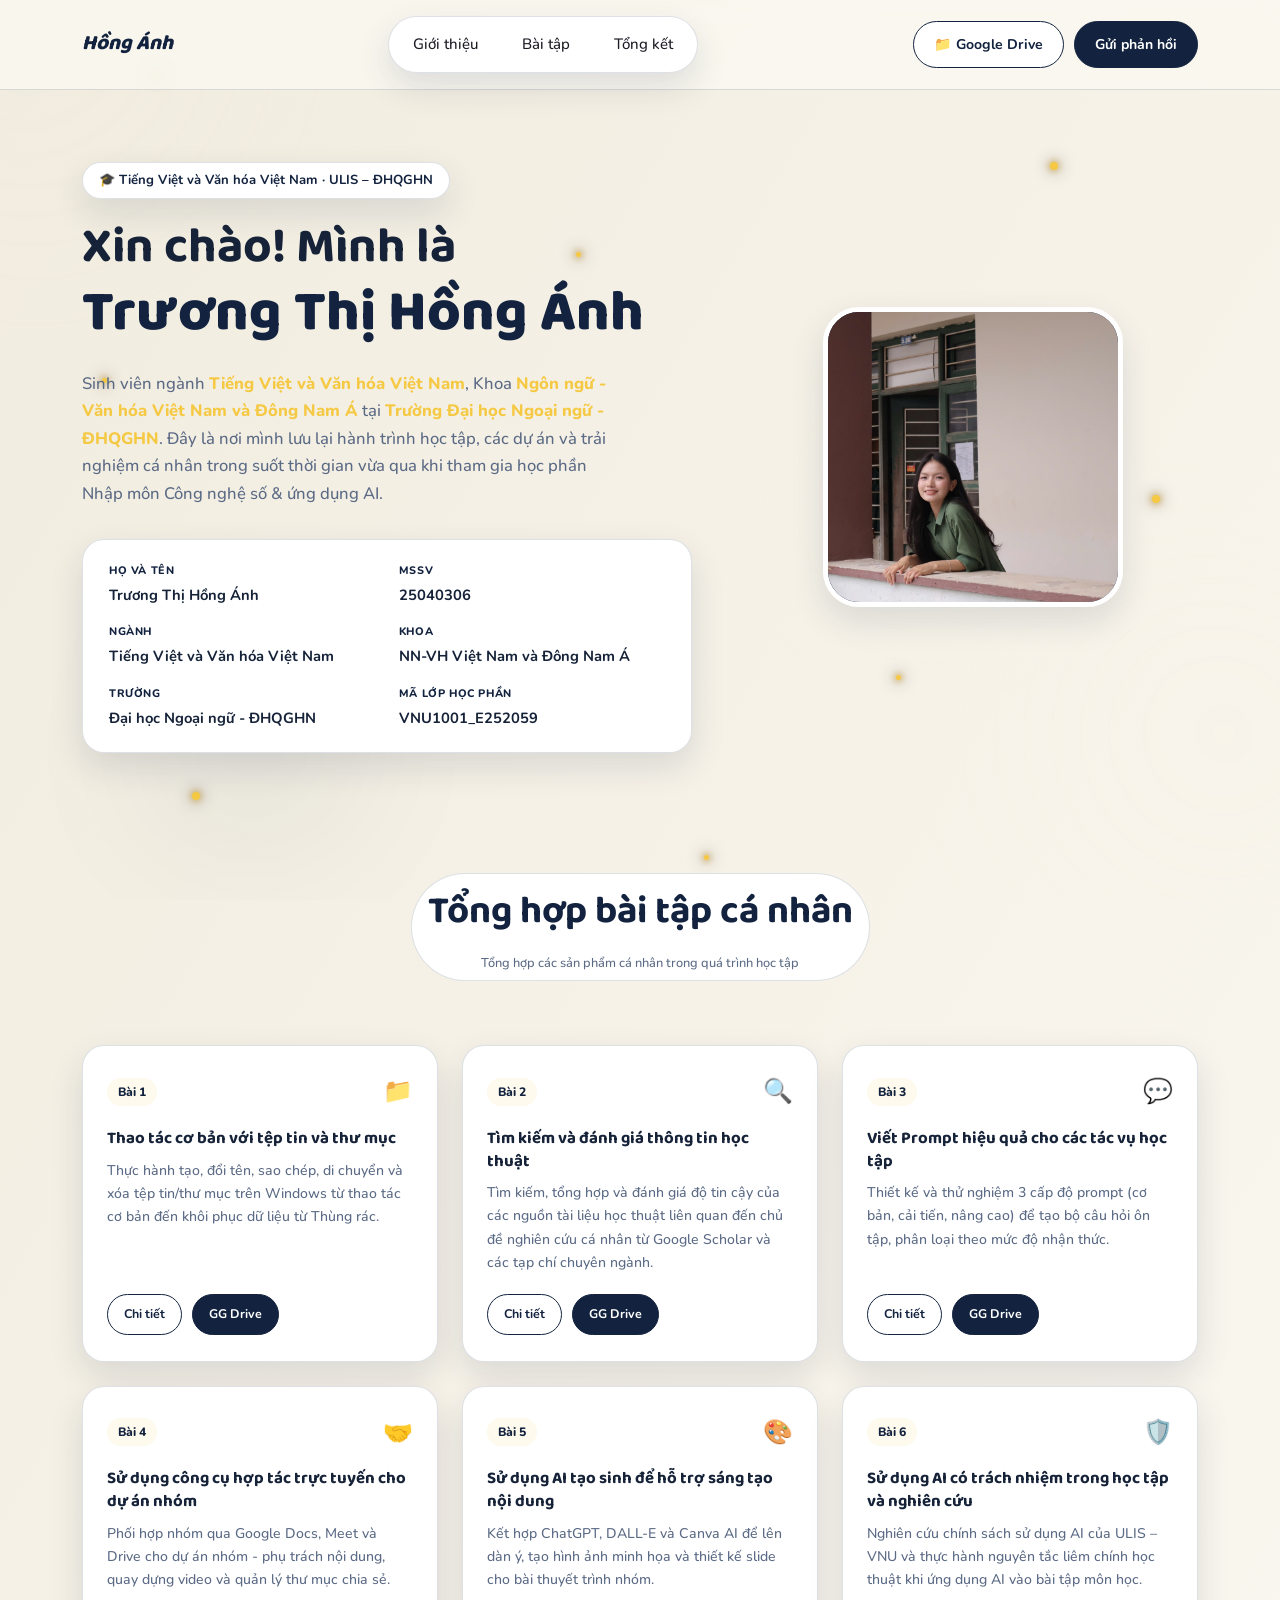
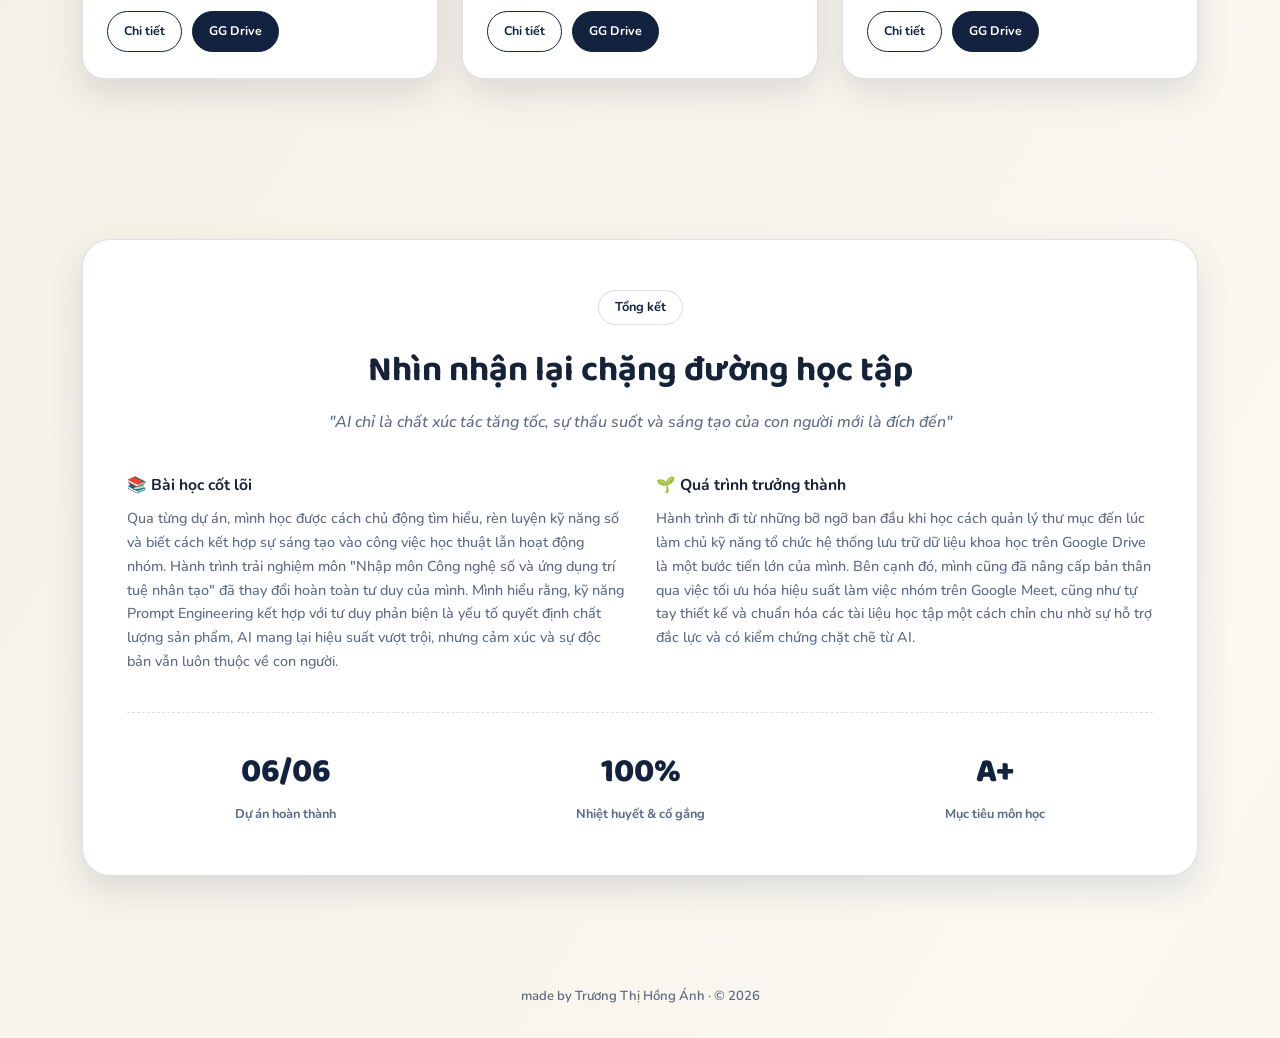
==== commit f296e14a: "Update index.html" ====
--- a/index.html
+++ b/index.html
@@ -292,7 +292,7 @@
     </div>
 
     <div class="avatar reveal">
-      <img src="avt.jpg" alt="Ảnh chân dung Trương Thị Hồng Ánh">
+      <img src="honganh.jpg" alt="Ảnh chân dung Trương Thị Hồng Ánh">
     </div>
   </div>
 </section>
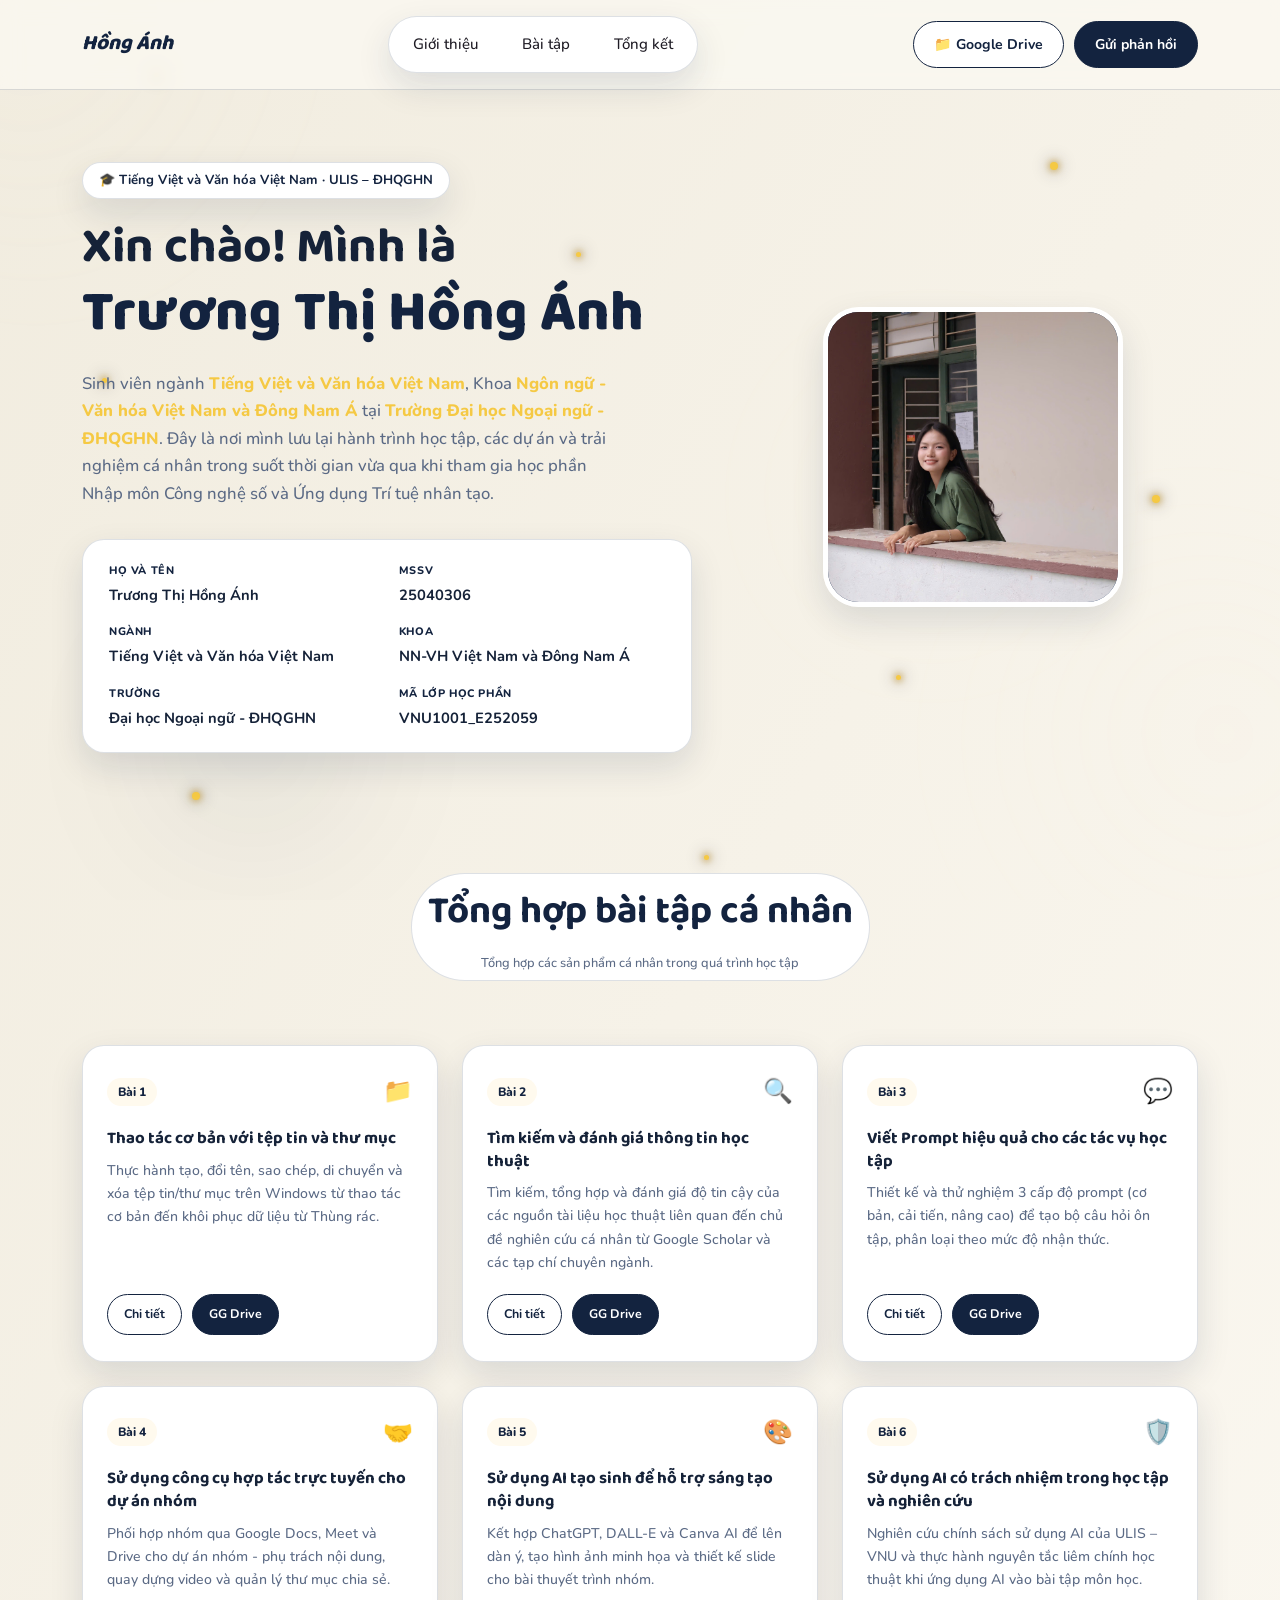
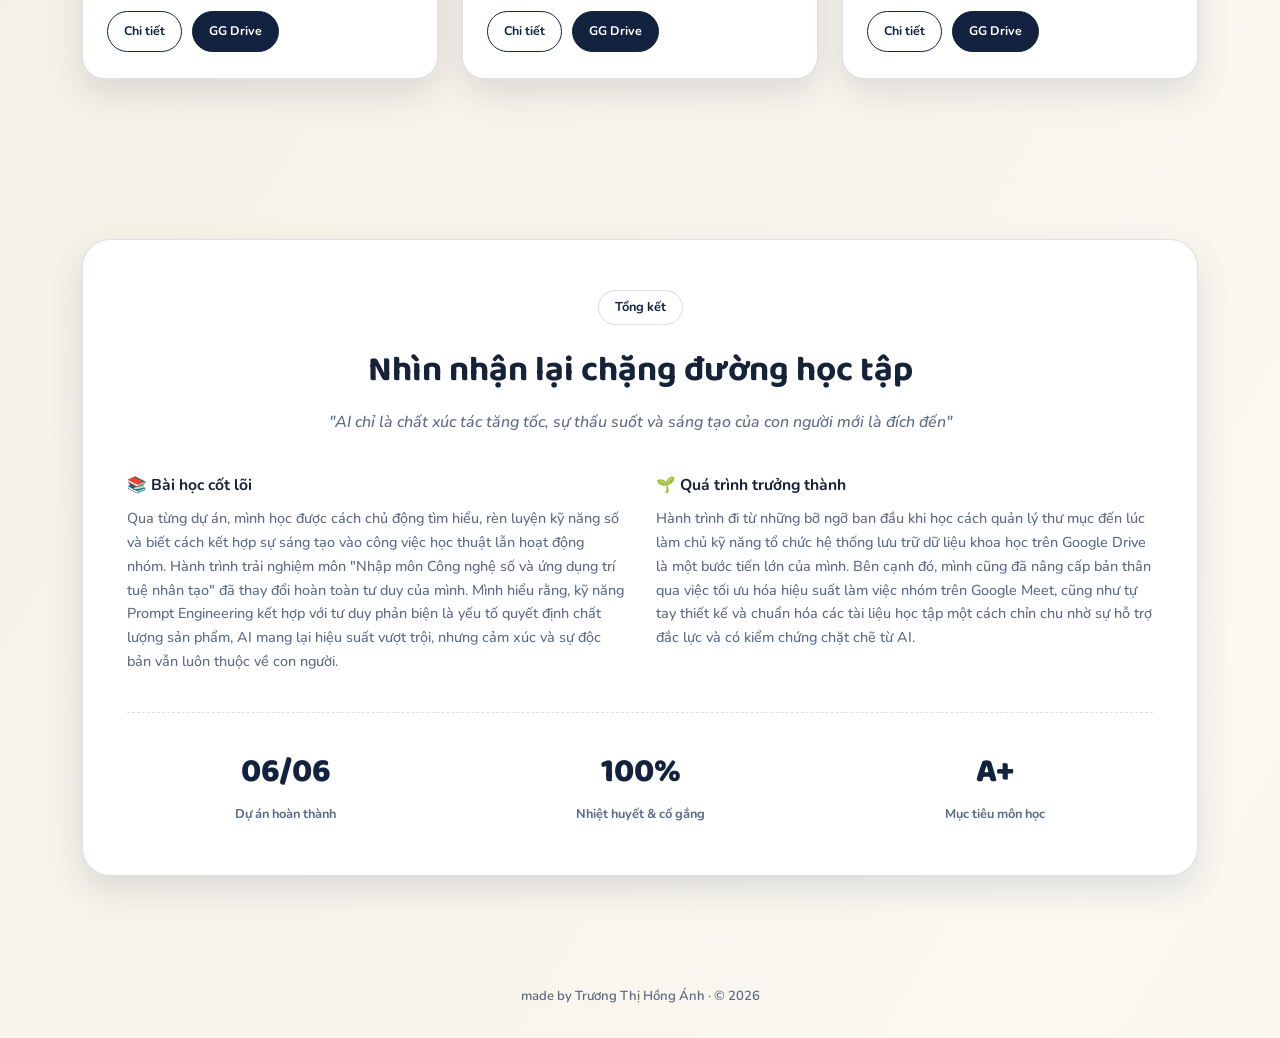
==== commit c97cd868: "Update index.html" ====
--- a/index.html
+++ b/index.html
@@ -261,7 +261,7 @@
     <div>
       <div class="eyebrow reveal">🎓 Tiếng Việt và Văn hóa Việt Nam · ULIS – ĐHQGHN</div>
       <h1 class="reveal">Xin chào! Mình là<span class="script">Trương Thị Hồng Ánh</span></h1>
-      <p class="lead reveal">Sinh viên ngành <b>Tiếng Việt và Văn hóa Việt Nam</b>, Khoa <b>Ngôn ngữ - Văn hóa Việt Nam và Đông Nam Á</b> tại <b>Trường Đại học Ngoại ngữ - ĐHQGHN</b>. Đây là nơi mình lưu lại hành trình học tập, các dự án và trải nghiệm cá nhân trong suốt thời gian vừa qua khi tham gia học phần Nhập môn Công nghệ số & ứng dụng AI.</p>
+      <p class="lead reveal">Sinh viên ngành <b>Tiếng Việt và Văn hóa Việt Nam</b>, Khoa <b>Ngôn ngữ - Văn hóa Việt Nam và Đông Nam Á</b> tại <b>Trường Đại học Ngoại ngữ - ĐHQGHN</b>. Đây là nơi mình lưu lại hành trình học tập, các dự án và trải nghiệm cá nhân trong suốt thời gian vừa qua khi tham gia học phần Nhập môn Công nghệ số và Ứng dụng Trí tuệ nhân tạo.</p>
 
       <div class="info-grid reveal">
         <div class="info-item">
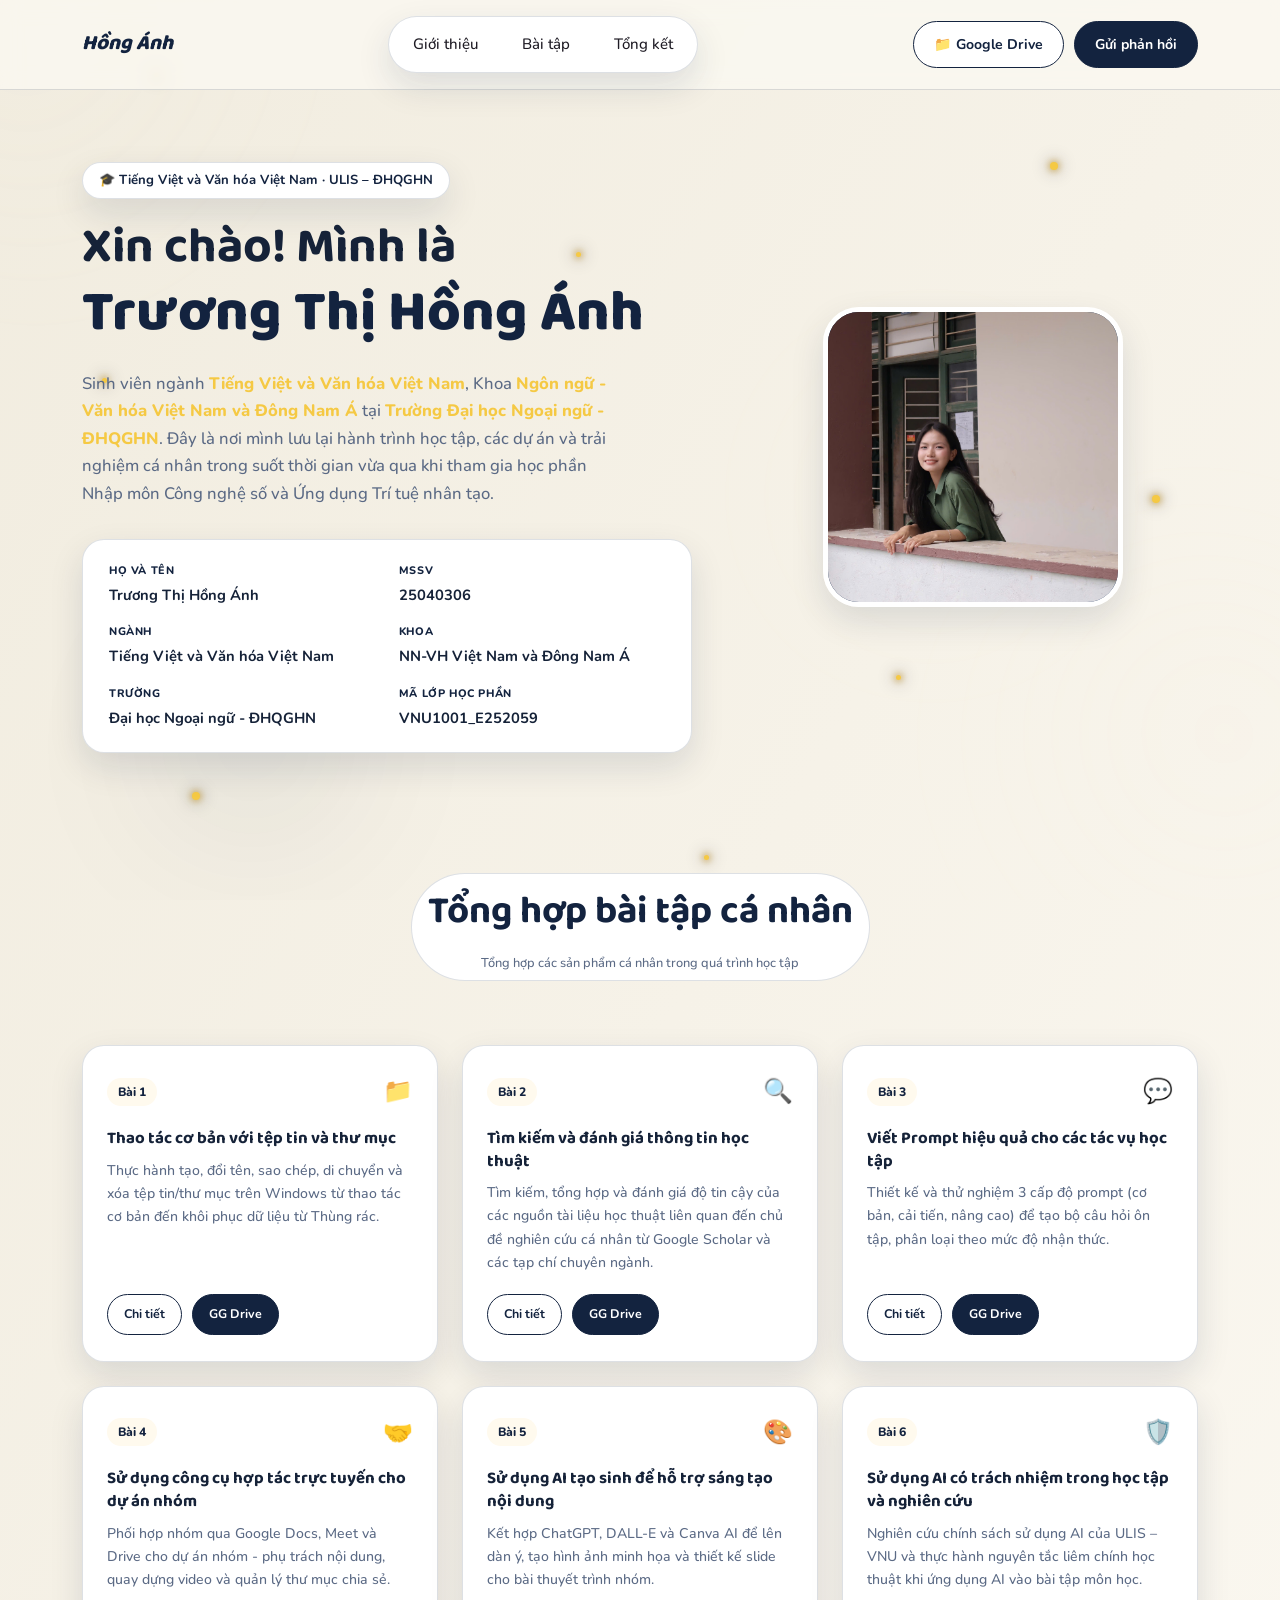
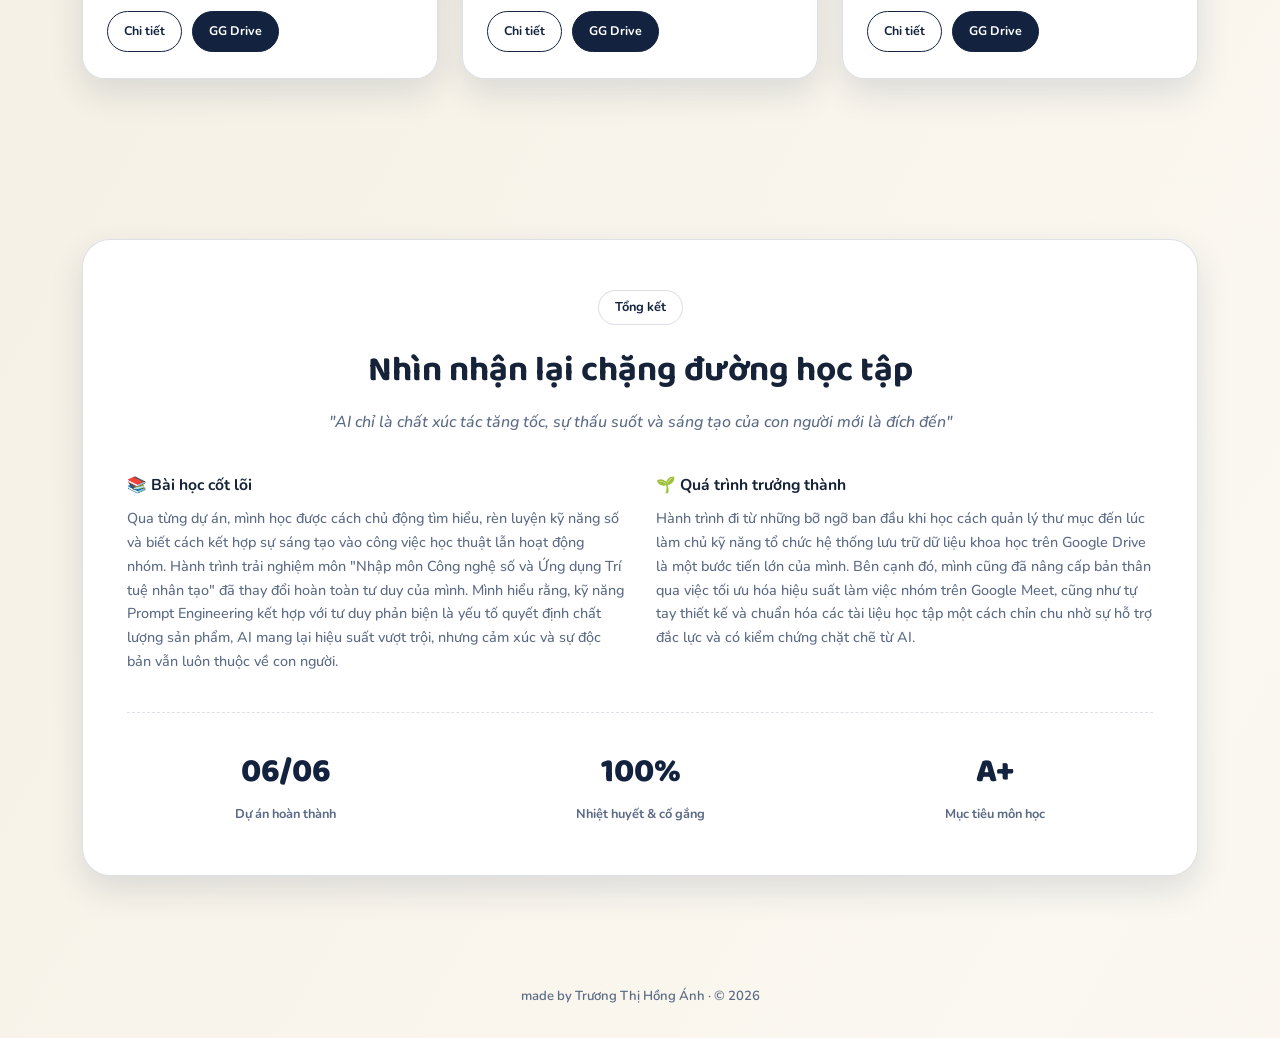
==== commit 38eea668: "Update index.html" ====
--- a/index.html
+++ b/index.html
@@ -371,7 +371,7 @@
     <div class="reflect-cols">
       <div>
         <h4>📚 Bài học cốt lõi</h4>
-        <p>Qua từng dự án, mình học được cách chủ động tìm hiểu, rèn luyện kỹ năng số và biết cách kết hợp sự sáng tạo vào công việc học thuật lẫn hoạt động nhóm. Hành trình trải nghiệm môn "Nhập môn Công nghệ số và ứng dụng trí tuệ nhân tạo" đã thay đổi hoàn toàn tư duy của mình. Mình hiểu rằng,
+        <p>Qua từng dự án, mình học được cách chủ động tìm hiểu, rèn luyện kỹ năng số và biết cách kết hợp sự sáng tạo vào công việc học thuật lẫn hoạt động nhóm. Hành trình trải nghiệm môn "Nhập môn Công nghệ số và Ứng dụng Trí tuệ nhân tạo" đã thay đổi hoàn toàn tư duy của mình. Mình hiểu rằng,
 kỹ năng Prompt Engineering kết hợp với tư duy phản biện là yếu tố quyết định chất lượng sản phẩm, AI mang lại hiệu suất vượt trội, nhưng cảm xúc và sự độc bản vẫn luôn thuộc về con người.</p>
       </div>
       <div>
